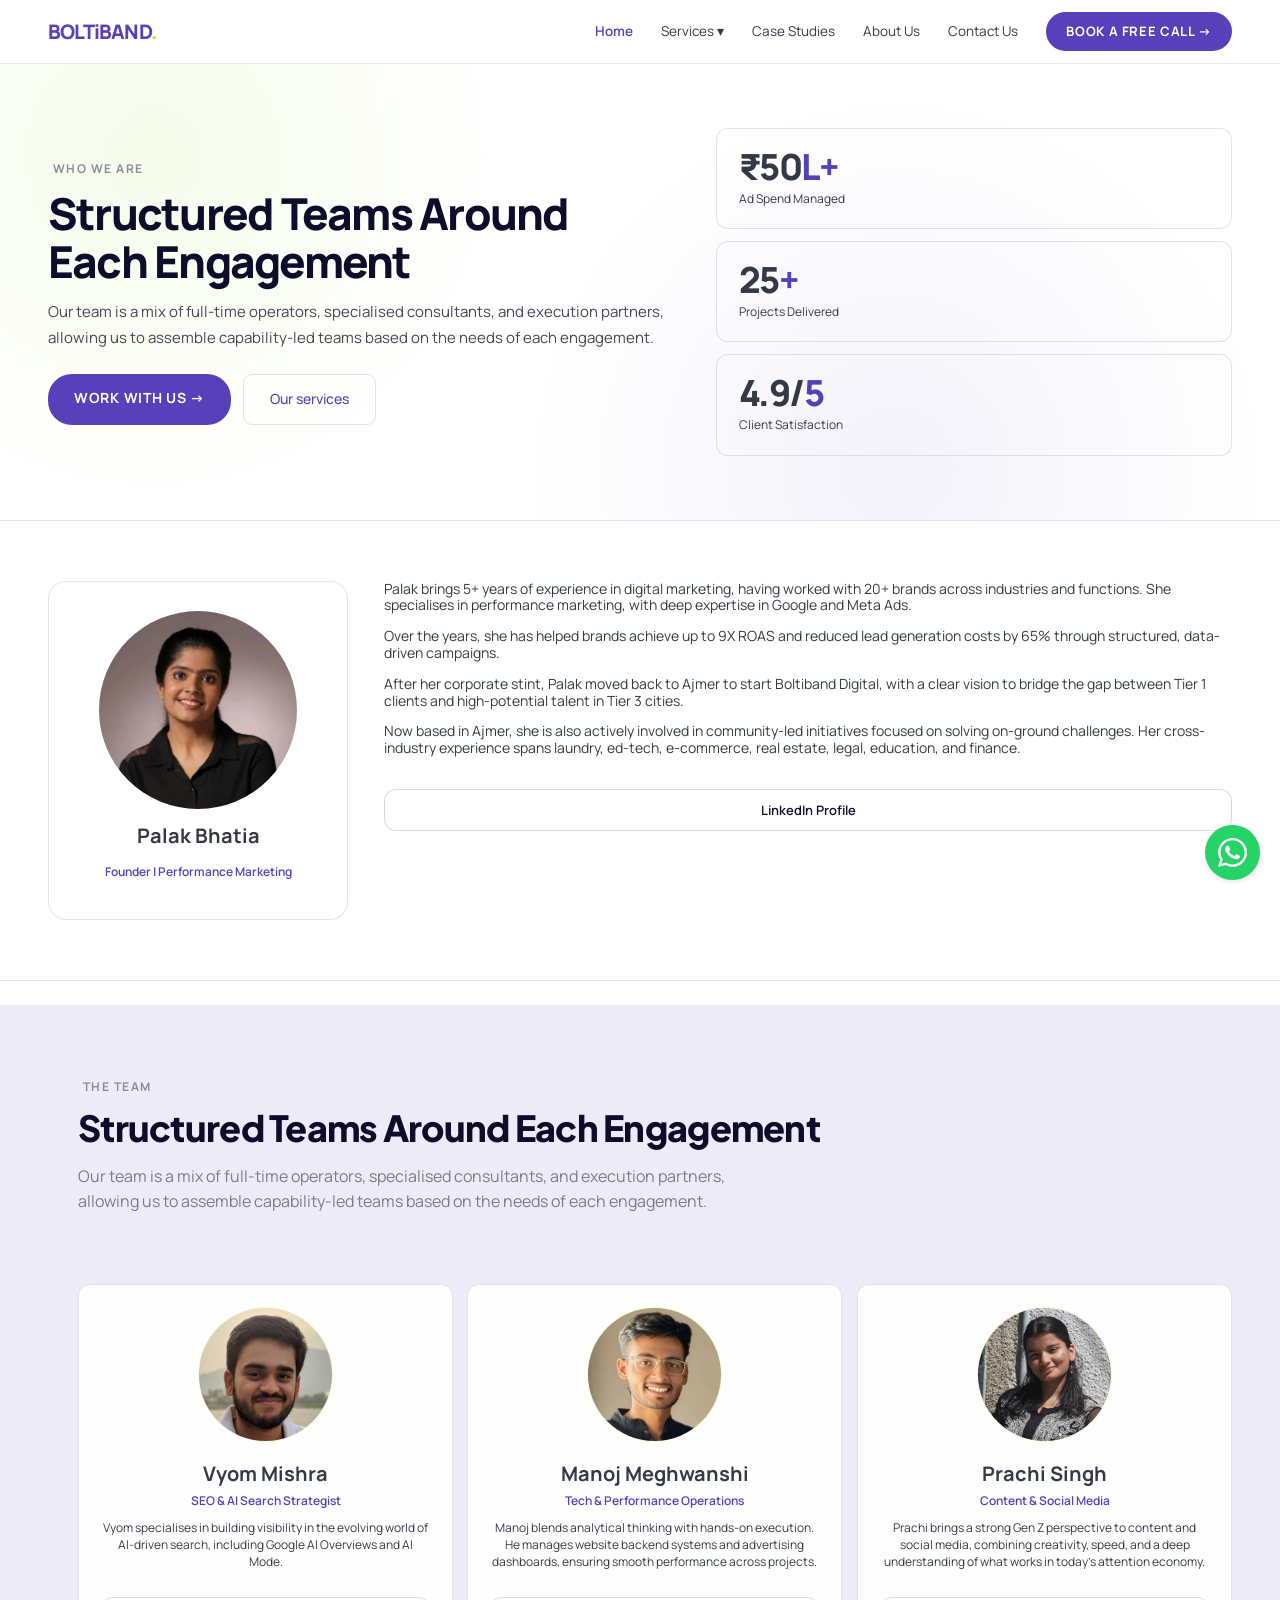
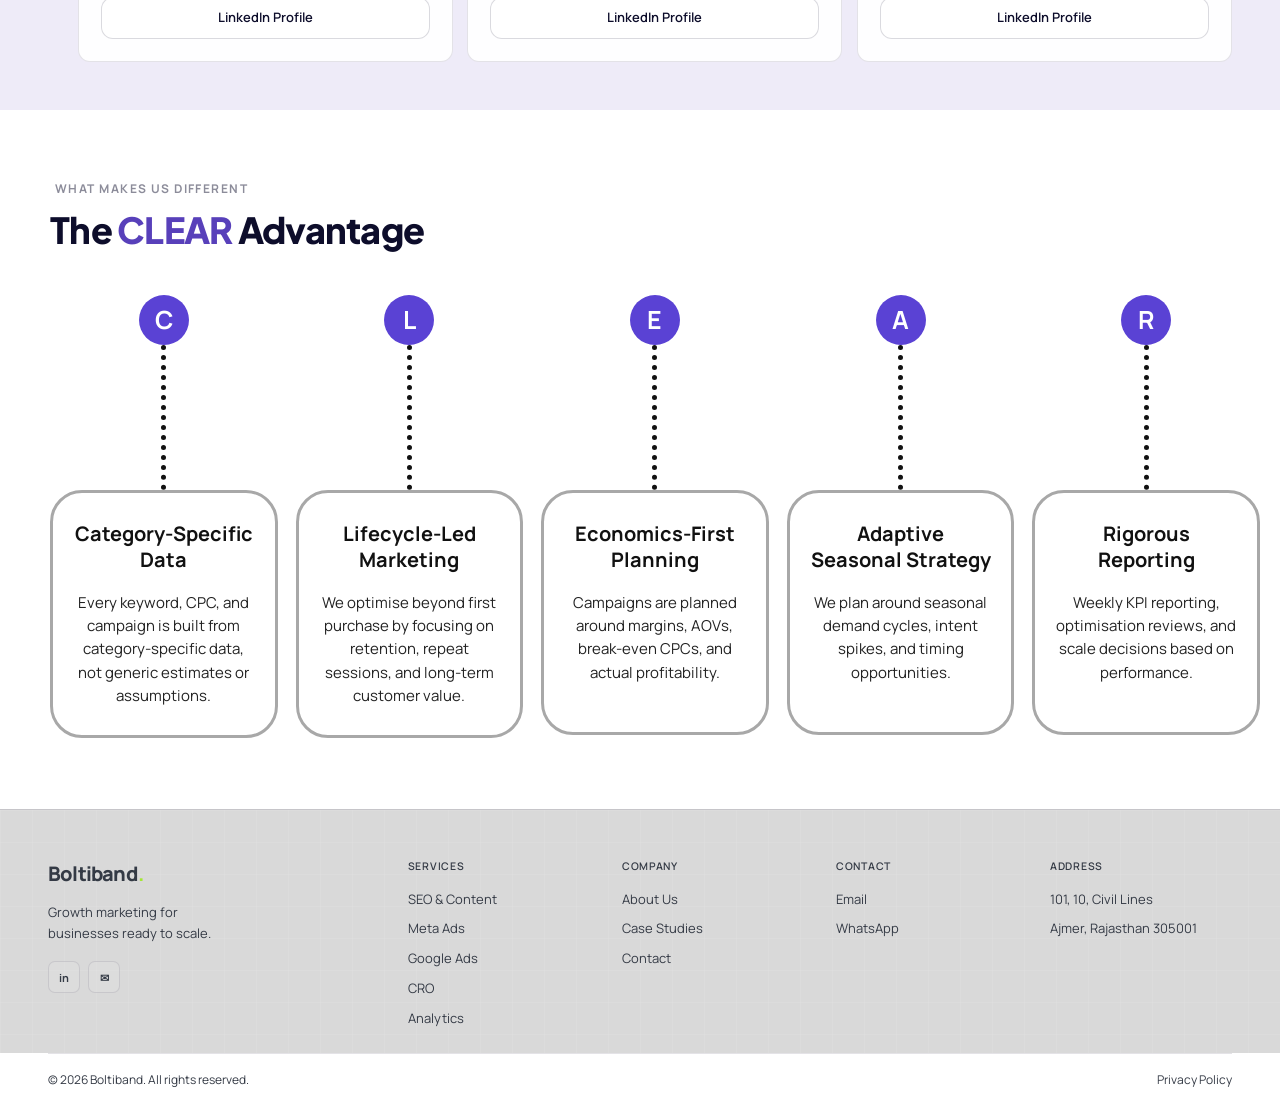
==== about.html @ f5a1726a "Convert our website from SIngle page to Multipage website" ====
<!DOCTYPE html>
<html lang="en">

<head>
  <meta charset="UTF-8">
  <meta name="viewport" content="width=device-width, initial-scale=1.0">
  <title>About Boltiband - Growth Marketing Agency Team</title>
  <meta name="description"
    content="Meet the team at Boltiband. Palak Bhatia (Founder), Vyom Mishra (SEO), Manoj Meghwanshi (Tech), and Prachi Singh (Content).">
  <link
    href="https://fonts.googleapis.com/css2?family=Plus+Jakarta+Sans:wght@600;700;800&family=Manrope:wght@400;500;600&display=swap"
    rel="stylesheet">
  <link rel="icon" href="favicon.svg" type="image/svg+xml">
  <link rel="stylesheet" href="styles.css">
</head>

<!-- Google tag (gtag.js) -->
<script async src="https://www.googletagmanager.com/gtag/js?id=G-1SBTSQHBLZ"></script>
<script>
  window.dataLayer = window.dataLayer || [];
  function gtag() { dataLayer.push(arguments); }
  gtag('js', new Date());
  gtag('config', 'G-1SBTSQHBLZ');
</script>

<!-- Google Tag Manager -->
<script>(function (w, d, s, l, i) {
    w[l] = w[l] || []; w[l].push({
      'gtm.start': new Date().getTime(), event: 'gtm.js'
    }); var f = d.getElementsByTagName(s)[0],
      j = d.createElement(s), dl = l != 'dataLayer' ? '&l=' + l : ''; j.async = true; j.src =
        'https://www.googletagmanager.com/gtm.js?id=' + i + dl; f.parentNode.insertBefore(j, f);
  })(window, document, 'script', 'dataLayer', 'GTM-KFTDWHBC');</script>

<body>
  <noscript><iframe src="https://www.googletagmanager.com/ns.html?id=GTM-KFTDWHBC" height="0" width="0"
      style="display:none;visibility:hidden"></iframe></noscript>

  <!-- NAV -->
  <nav class="nav" id="main-nav">
    <div class="nav-logo"><a href="index.html"><span
          style="color: var(--primary); text-transform: uppercase;">Bolt</span>i<span
          style="color: var(--primary); text-transform: uppercase;">Band</span><span>.</span></a></div>
    <div class="nav-links">
      <a href="index.html" class="nav-lnk" data-page="home">Home</a>
      <div class="nav-dropdown">
        <span class="nav-lnk" data-page="services">Services ▾</span>
        <div class="nav-dropdown-menu">
          <div class="nav-dropdown-menu-inner">
            <span class="nav-dd-heading">Services</span>
            <span><a href="seo-content.html">SEO &amp; Content</a></span>
            <span><a href="google-ads.html">Google Ads</a></span>
            <span><a href="meta-ads.html">Meta Ads</a></span>
            <span><a href="conversion-optimisation.html">Conversion Optimisation</a></span>
            <span><a href="analytics-reporting.html">Analytics &amp; Reporting</a></span>
          </div>
        </div>
      </div>
      <a href="case-studies.html" class="nav-lnk" data-page="casestudies">Case Studies</a>
      <a href="about.html" class="nav-lnk active" data-page="about">About Us</a>
      <a href="contact.html" class="nav-lnk" data-page="contact">Contact Us</a>
      <a href="contact.html" class="nav-btn">Book a Free Call →</a>
    </div>
    <div class="ham" id="ham" onclick="toggleMenu()">
      <span></span><span></span><span></span>
    </div>
  </nav>

  <div class="mob-menu" id="mob-menu">
    <a href="index.html" class="mob-lnk">Home</a>
    <span class="mob-lnk" onclick="toggleSubmenu()">Services</span>
    <a href="seo-content.html" class="mob-sub-lnk">↳ SEO &amp; Content</a>
    <a href="google-ads.html" class="mob-sub-lnk">↳ Google Ads</a>
    <a href="meta-ads.html" class="mob-sub-lnk">↳ Meta Ads</a>
    <a href="conversion-optimisation.html" class="mob-sub-lnk">↳ CRO</a>
    <a href="analytics-reporting.html" class="mob-sub-lnk">↳ Analytics</a>
    <a href="case-studies.html" class="mob-lnk">Case Studies</a>
    <a href="about.html" class="mob-lnk">About Us</a>
    <a href="contact.html" class="mob-lnk">Contact Us</a>
    <a href="contact.html" class="mob-btn">Book a Free Call →</a>
  </div>

  <div class="about-hero bg-pattern-blob">
    <div class="a1">
      <div class="stag">Who we are</div>
      <h1>Structured Teams Around Each Engagement</h1>
      <p style="font-size:15px;color:var(--tm);line-height:1.7;margin-top:14px">Our team is a mix of full-time
        operators, specialised consultants, and execution partners, allowing us to assemble capability-led teams based
        on the needs of each engagement.</p>
      <div style="display:flex;gap:12px;margin-top:24px;flex-wrap:wrap">
        <a href="contact.html" class="btn-green">Work with us →</a>
        <a href="services.html" class="btn-ghost">Our services</a>
      </div>
    </div>
    <div class="about-vis a2">
      <div class="about-stat-card">
        <div class="about-stat-n">₹50<span>L+</span></div>
        <div class="about-stat-l">Ad Spend Managed</div>
      </div>
      <div class="about-stat-card">
        <div class="about-stat-n">25<span>+</span></div>
        <div class="about-stat-l">Projects Delivered</div>
      </div>
      <div class="about-stat-card">
        <div class="about-stat-n">4.9/<span>5</span></div>
        <div class="about-stat-l">Client Satisfaction</div>
      </div>
    </div>
  </div>

  <!-- FOUNDER -->
  <div class="founder-grid">
    <div class="founder-photo">
      <img src="palak.jpg" alt="Palak Bhatia" class="founder-photo-img">
      <div class="founder-photo-label">Palak Bhatia</div>
      <div class="founder-role">Founder | Performance Marketing</div>
    </div>
    <div class="founder-content">
      <p>Palak brings 5+ years of experience in digital marketing, having worked with 20+ brands across industries and
        functions. She specialises in performance marketing, with deep expertise in Google and Meta Ads.</p>
      <p>Over the years, she has helped brands achieve up to 9X ROAS and reduced lead generation costs by 65% through
        structured, data-driven campaigns.</p>
      <p>After her corporate stint, Palak moved back to Ajmer to start Boltiband Digital, with a clear vision to bridge
        the gap between Tier 1 clients and high-potential talent in Tier 3 cities.</p>
      <p>Now based in Ajmer, she is also actively involved in community-led initiatives focused on solving on-ground
        challenges. Her cross-industry experience spans laundry, ed-tech, e-commerce, real estate, legal, education, and
        finance.</p>
      <div class="team-links">
        <a href="https://www.linkedin.com/in/palak-bhatia-623920193/" target="_blank" class="team-linkedin">LinkedIn
          Profile</a>
      </div>
    </div>
  </div>

  <!-- TEAM -->
  <section class="sec sec-dark">
    <div class="sh">
      <div class="stag">The team</div>
      <h2 class="stitle">Structured Teams Around Each Engagement</h2>
      <p class="ssub">Our team is a mix of full-time operators, specialised consultants, and execution partners,
        allowing us to assemble capability-led teams based on the needs of each engagement.</p>
    </div>

    <div class="team-grid">
      <div class="team-card">
        <div class="team-av"><img src="vyomprofile.jpg" alt="Vyom Mishra"></div>
        <div class="team-name">Vyom Mishra</div>
        <div class="team-role">SEO & AI Search Strategist</div>
        <div class="team-bio">
          <p>Vyom specialises in building visibility in the evolving world of AI-driven search, including Google AI
            Overviews and AI Mode.</p>
        </div>
        <div class="team-links">
          <a href="https://www.linkedin.com/in/vyom-mishra/" target="_blank" class="team-linkedin">LinkedIn Profile</a>
        </div>
      </div>
      <div class="team-card">
        <div class="team-av"><img src="Manoj.jpg" alt="Manoj Meghwanshi"></div>
        <div class="team-name">Manoj Meghwanshi</div>
        <div class="team-role">Tech & Performance Operations</div>
        <div class="team-bio">
          <p>Manoj blends analytical thinking with hands-on execution. He manages website backend systems and
            advertising dashboards, ensuring smooth performance across projects.</p>
        </div>
        <div class="team-links">
          <a href="https://www.linkedin.com/in/manoj-meghwanshi-722634247/" target="_blank"
            class="team-linkedin">LinkedIn Profile</a>
        </div>
      </div>
      <div class="team-card">
        <div class="team-av"><img src="Prachi Singh.jpeg" alt="Prachi Singh"></div>
        <div class="team-name">Prachi Singh</div>
        <div class="team-role">Content & Social Media</div>
        <div class="team-bio">
          <p>Prachi brings a strong Gen Z perspective to content and social media, combining creativity, speed, and a
            deep understanding of what works in today's attention economy.</p>
        </div>
        <div class="team-links">
          <a href="https://www.linkedin.com/in/prachi-singh-3495953a1/" target="_blank" class="team-linkedin">LinkedIn
            Profile</a>
        </div>
      </div>
    </div>
  </section>

  <!-- Clear Advantage -->
  <section class="clear-section">
    <div class="clear-container">
      <div class="sh">
        <p class="stag">What Makes Us Different</p>
        <h2 class="stitle">The <span style="color: var(--primary); text-transform: uppercase;">CLEAR</span> Advantage
        </h2>
      </div>

      <div class="clear-grid">
        <div class="clear-item">
          <div class="clear-letter">C</div>
          <div class="clear-line"></div>
          <div class="clear-card">
            <h3>Category-Specific Data</h3>
            <p>Every keyword, CPC, and campaign is built from category-specific data, not generic estimates or
              assumptions.</p>
          </div>
        </div>

        <div class="clear-item">
          <div class="clear-letter">L</div>
          <div class="clear-line"></div>
          <div class="clear-card">
            <h3>Lifecycle-Led Marketing</h3>
            <p>We optimise beyond first purchase by focusing on retention, repeat sessions, and long-term customer
              value.</p>
          </div>
        </div>

        <div class="clear-item">
          <div class="clear-letter">E</div>
          <div class="clear-line"></div>
          <div class="clear-card">
            <h3>Economics-First Planning</h3>
            <p>Campaigns are planned around margins, AOVs, break-even CPCs, and actual profitability.</p>
          </div>
        </div>

        <div class="clear-item">
          <div class="clear-letter">A</div>
          <div class="clear-line"></div>
          <div class="clear-card">
            <h3>Adaptive Seasonal Strategy</h3>
            <p>We plan around seasonal demand cycles, intent spikes, and timing opportunities.</p>
          </div>
        </div>

        <div class="clear-item">
          <div class="clear-letter">R</div>
          <div class="clear-line"></div>
          <div class="clear-card">
            <h3>Rigorous Reporting</h3>
            <p>Weekly KPI reporting, optimisation reviews, and scale decisions based on performance.</p>
          </div>
        </div>
      </div>
    </div>
  </section>


  <footer class="footer bg-pattern-grid">
    <div>
      <div class="ft-logo">Boltiband<span>.</span></div>
      <p class="ft-tagline">Growth marketing for businesses ready to scale.</p>
      <div class="ft-soc"><a class="ft-si" href="https://www.linkedin.com/company/theboltiband/"
          target="_blank">in</a><a class="ft-si" href="mailto:boltibanddigital@gmail.com" target="_blank">✉</a></div>
    </div>
    <div class="ft-col">
      <h4>Services</h4>
      <ul>
        <li><a href="seo-content.html">SEO &amp; Content</a></li>
        <li><a href="meta-ads.html">Meta Ads</a></li>
        <li><a href="google-ads.html">Google Ads</a></li>
        <li><a href="conversion-optimisation.html">CRO</a></li>
        <li><a href="analytics-reporting.html">Analytics</a></li>
      </ul>
    </div>
    <div class="ft-col">
      <h4>Company</h4>
      <ul>
        <li><a href="about.html">About Us</a></li>
        <li><a href="case-studies.html">Case Studies</a></li>
        <li><a href="contact.html">Contact</a></li>
      </ul>
    </div>
    <div class="ft-col">
      <h4>Contact</h4>
      <ul>
        <li><a href="mailto:boltibanddigital@gmail.com">Email</a></li>
        <li><a href="https://wa.me/918764933188" target="_blank">WhatsApp</a></li>
      </ul>
    </div>
    <div class="ft-col">
      <h4>Address</h4>
      <ul>
        <li>101, 10, Civil Lines</li>
        <li>Ajmer, Rajasthan 305001</li>
      </ul>
    </div>
  </footer>
  <div class="ft-bottom">
    <p>© 2026 Boltiband. All rights reserved.</p><span>Privacy Policy</span>
  </div>

  <!-- whatsapp buttton -->

  <input class="chat-menu hidden" id="offchat-menu" type="checkbox" />
  <div class="sticky-button" id="sticky-button">
    <label for="offchat-menu">
      <svg class="chat-icon" viewBox="0 0 24 24">
        <path
          d="M12.04 2C6.58 2 2.13 6.45 2.13 11.91C2.13 13.66 2.59 15.36 3.45 16.86L2.05 22L7.3 20.62C8.75 21.41 10.38 21.83 12.04 21.83C17.5 21.83 21.95 17.38 21.95 11.92C21.95 9.27 20.92 6.78 19.05 4.91C17.18 3.03 14.69 2 12.04 2M12.05 3.67C14.25 3.67 16.31 4.53 17.87 6.09C19.42 7.65 20.28 9.72 20.28 11.92C20.28 16.46 16.58 20.15 12.04 20.15C10.56 20.15 9.11 19.76 7.85 19L7.55 18.83L4.43 19.65L5.26 16.61L5.06 16.29C4.24 15 3.8 13.47 3.8 11.91C3.81 7.37 7.5 3.67 12.05 3.67M8.53 7.33C8.37 7.33 8.1 7.39 7.87 7.64C7.65 7.89 7 8.5 7 9.71C7 10.93 7.89 12.1 8 12.27C8.14 12.44 9.76 14.94 12.25 16C12.84 16.27 13.3 16.42 13.66 16.53C14.25 16.72 14.79 16.69 15.22 16.63C15.7 16.56 16.68 16.03 16.89 15.45C17.1 14.87 17.1 14.38 17.04 14.27C16.97 14.17 16.81 14.11 16.56 14C16.31 13.86 15.09 13.26 14.87 13.18C14.64 13.1 14.5 13.06 14.31 13.3C14.15 13.55 13.67 14.11 13.53 14.27C13.38 14.44 13.24 14.46 13 14.34C12.74 14.21 11.94 13.95 11 13.11C10.26 12.45 9.77 11.64 9.62 11.39C9.5 11.15 9.61 11 9.73 10.89C9.84 10.78 10 10.6 10.1 10.45C10.23 10.31 10.27 10.2 10.35 10.04C10.43 9.87 10.39 9.73 10.33 9.61C10.27 9.5 9.77 8.26 9.56 7.77C9.36 7.29 9.16 7.35 9 7.34C8.86 7.34 8.7 7.33 8.53 7.33Z" />
      </svg>
      <svg class="close-icon" viewBox="0 0 512 512">
        <path
          d="M278.6 256l68.2-68.2c6.2-6.2 6.2-16.4 0-22.6-6.2-6.2-16.4-6.2-22.6 0L256 233.4l-68.2-68.2c-6.2-6.2-16.4-6.2-22.6 0-3.1 3.1-4.7 7.2-4.7 11.3 0 4.1 1.6 8.2 4.7 11.3l68.2 68.2-68.2 68.2c-3.1 3.1-4.7 7.2-4.7 11.3 0 4.1 1.6 8.2 4.7 11.3 6.2 6.2 16.4 6.2 22.6 0l68.2-68.2 68.2 68.2c6.2 6.2 16.4 6.2 22.6 0 6.2-6.2 6.2-16.4 0-22.6L278.6 256z" />
      </svg>
    </label>
  </div>
  <div class="sticky-chat">
    <div class="chat-content">
      <div class="chat-header">
        <svg viewBox="0 0 32 32">
          <path
            d="M24,22a1,1,0,0,1-.64-.23L18.84,18H17A8,8,0,0,1,17,2h6a8,8,0,0,1,2,15.74V21a1,1,0,0,1-.58.91A1,1,0,0,1,24,22ZM17,4a6,6,0,0,0,0,12h2.2a1,1,0,0,1,.64.23L23,18.86V16.92a1,1,0,0,1,.86-1A6,6,0,0,0,23,4Z" />
          <rect height="2" width="2" x="19" y="9"></rect>
          <rect height="2" width="2" x="14" y="9"></rect>
          <rect height="2" width="2" x="24" y="9"></rect>
          <path
            d="M8,30a1,1,0,0,1-.42-.09A1,1,0,0,1,7,29V25.74a8,8,0,0,1-1.28-15,1,1,0,1,1,.82,1.82,6,6,0,0,0,1.6,11.4,1,1,0,0,1,.86,1v1.94l3.16-2.63A1,1,0,0,1,12.8,24H15a5.94,5.94,0,0,0,4.29-1.82,1,1,0,0,1,1.44,1.4A8,8,0,0,1,15,26H13.16L8.64,29.77A1,1,0,0,1,8,30Z" />
        </svg>
        <div class="title">Please chat with our team <span>An admin will respond within a few minutes.</span>
        </div>
      </div>
      <div class="chat-text"><span>Hello, is there anything we can assist you with?</span>
        <span class="typing">
          <svg viewBox="0 0 512 512">
            <circle cx="256" cy="256" r="48"></circle>
            <circle cx="416" cy="256" r="48"></circle>
            <circle cx="96" cy="256" r="48"></circle>
          </svg>
        </span>
      </div>
    </div>
    <a class="chat-button" href="https://api.whatsapp.com/send?phone=918764933188" rel="nofollow noreferrer"
      target="_blank">
      <span>Type a message</span>
      <svg viewBox="0 0 32 32">
        <path
          d="M19.47,31a2,2,0,0,1-1.8-1.09l-4-7.57a1,1,0,0,1,1.77-.93l4,7.57L29,3.06,3,12.49l9.8,5.26,8.32-8.32a1,1,0,0,1,1.42,1.42l-8.85,8.84a1,1,0,0,1-1.17.18L2.09,14.33a2,2,0,0,1,.25-3.72L28.25,1.13a2,2,0,0,1,2.62,2.62L21.39,29.66A2,2,0,0,1,19.61,31Z" />
      </svg>
    </a>
  </div>
  <script src="main.js"></script>
</body>

</html>
---- styles.css ----
/* ═══════════════════════════════════════
   ROOT & RESET
═══════════════════════════════════════ */
* {
   box-sizing: border-box;
   margin: 0;
   padding: 0
}

:root {
   --background: #f8f9fa;
   /* off-white canvas */
   --surface: #f8f9fa;
   --surface-bright: #f8f9fa;
   --surface-container-lowest: #ffffff;
   --surface-container-low: #f3f4f5;
   --surface-container: #edeeef;
   --surface-container-high: #e7e8e9;
   --surface-container-highest: #e1e3e4;
   --surface-dim: #d9dadb;
   --surface-variant: #e1e3e4;
   --primary: #5840BA;
   --primary-container: #4f32c3;
   --primary-fixed: #e5deff;
   --color-primary: #5840BA;
   --color-primary-hover: #5840BA;
   --color-secondary: #A3E635;
   --color-secondary-dark: #65A30D;
   --color-secondary-light: #ECFCCC;
   --color-text-heading: #0D0D2B;
   --color-text-body: #343A45;
   --color-text-white: #FFFFFF;
   --color-bg-primary: #FFFFFF;
   --color-bg-secondary: #F4F4F6;
   --color-bg-cta: #4F46E5;
   --color-border: #E5E7EB;
   --primary-fixed-dim: #c9bfff;
   --primary-fixed-dim: #c9bfff;
   --inverse-primary: #c9bfff;
   --on-primary: #ffffff;
   --on-primary-container: #c4b9ff;
   --on-primary-fixed: #5840BA;
   --on-primary-fixed-variant: #5840BA;
   --secondary: #476800;
   --secondary-container: #bcf063;
   --secondary-fixed: #bff365;
   --secondary-fixed-dim: #a4d64c;
   --on-secondary: #ffffff;
   --on-secondary-container: #4b6d00;
   --on-secondary-fixed: #131f00;
   --on-secondary-fixed-variant: #354e00;
   --tertiary: #00431a;
   --tertiary-container: #005d27;
   --tertiary-fixed: #6bff8f;
   --tertiary-fixed-dim: #4ae176;
   --on-tertiary: #ffffff;
   --on-tertiary-container: #45dd72;
   --on-tertiary-fixed: #002109;
   --on-tertiary-fixed-variant: #005321;
   --on-surface: #191c1d;
   --on-surface-variant: #484554;
   --on-background: #191c1d;
   --outline: #797586;
   --outline-variant: #c9c4d7;
   --surface-tint: #5e44d3;
   --inverse-surface: #2e3132;
   --inverse-on-surface: #f0f1f2;
   --error: #ba1a1a;
   --error-container: #ffdad6;
   --on-error: #ffffff;
   --on-error-container: #93000a;

   /* Typography */
   --f: 'Manrope', -apple-system, BlinkMacSystemFont, 'Segoe UI', Roboto, sans-serif;
   --fh: 'Plus Jakarta Sans', -apple-system, BlinkMacSystemFont, 'Segoe UI', Roboto, sans-serif;

   /* Colors */
   --nw: #ffffff;
   --nb: #000000;
   --dp: #191c1d;
   --tm: #484554;
   --td: #797586;
   --gr: #476800;
   --pu: #3709ad;
   --ac: #bcf063;
   --ac2: #a4d64c;
   --ac3: #4b6d00;
   --b: rgba(121, 117, 134, 0.2);
   --bh: rgba(121, 117, 134, 0.4);

   /* Layout */
   --radius: 1rem;
   --radius-xl: 1.5rem;
}


html {
   scroll-behavior: smooth
}

body {
   background: var(--color-bg-primary);
   color: var(--color-text-body);
   font-family: var(--f);
   font-size: 15px;
   line-height: 1.6;
   overflow-x: hidden
}

.hero-sub,
.ssub,
.sp-hero-sub,
.sp-cs-body,
.cs-card-desc,
.cs-full-body p,
.tcard-q,
.team-bio,
.svc-detail-desc,
.sp-faq-a,
.about-hero p,
.page-hero p {
   color: var(--color-text-body);
}

button {
   font-family: var(--f);
   cursor: pointer;
   border: none
}

h1,
h2,
h3,
h4 {
   color: var(--color-text-heading);
}

p,
li,
span.subtitle {
   color: var(--color-text-body);
}

a {
   text-decoration: none;
   color: inherit
}

/* ═══════════════════════════════════════
   ANIMATIONS
═══════════════════════════════════════ */
@keyframes fadeUp {
   from {
      opacity: 0;
      transform: translateY(20px)
   }

   to {
      opacity: 1;
      transform: translateY(0)
   }
}

@keyframes slideInLeft {
   from {
      opacity: 0;
      transform: translateX(-30px)
   }

   to {
      opacity: 1;
      transform: translateX(0)
   }
}

@keyframes slideInRight {
   from {
      opacity: 0;
      transform: translateX(30px)
   }

   to {
      opacity: 1;
      transform: translateX(0)
   }
}

@keyframes scaleIn {
   from {
      opacity: 0;
      transform: scale(0.95)
   }

   to {
      opacity: 1;
      transform: scale(1)
   }
}

@keyframes pulse {

   0%,
   100% {
      opacity: 1;
      transform: scale(1)
   }

   50% {
      opacity: .4;
      transform: scale(.85)
   }
}

@keyframes float {

   0%,
   100% {
      transform: translateY(0)
   }

   50% {
      transform: translateY(-6px)
   }
}

@keyframes marquee {
   0% {
      transform: translateX(0)
   }

   100% {
      transform: translateX(-50%)
   }
}

@keyframes fadeIn {
   from {
      opacity: 0
   }

   to {
      opacity: 1
   }
}

/* Scroll Reveal Animations */
@keyframes revealFadeUp {
   from {
      opacity: 0;
      transform: translateY(30px)
   }

   to {
      opacity: 1;
      transform: translateY(0)
   }
}

@keyframes revealScale {
   from {
      opacity: 0;
      transform: scale(0.92)
   }

   to {
      opacity: 1;
      transform: scale(1)
   }
}

.a1 {
   animation: fadeUp .6s ease both
}

.a2 {
   animation: fadeUp .6s ease .1s both
}

.a3 {
   animation: fadeUp .6s ease .2s both
}

.a4 {
   animation: fadeUp .6s ease .3s both
}

.a5 {
   animation: fadeUp .6s ease .4s both
}

.fl0 {
   animation: float 4s ease-in-out infinite 0s
}

.fl1 {
   animation: float 4s ease-in-out infinite .8s
}

.fl2 {
   animation: float 4s ease-in-out infinite 1.6s
}

.page-enter {
   animation: fadeIn .35s ease both
}

/* Scroll Reveal Elements */
.scroll-reveal {
   opacity: 0;
   transform: translateY(30px);
   transition: opacity 0.6s cubic-bezier(0.25, 0.46, 0.45, 0.94), transform 0.6s cubic-bezier(0.25, 0.46, 0.45, 0.94);
   will-change: opacity, transform
}

.scroll-reveal.revealed {
   opacity: 1;
   transform: translateY(0)
}

.scroll-reveal-scale {
   opacity: 0;
   transform: scale(0.92);
   transition: opacity 0.6s cubic-bezier(0.25, 0.46, 0.45, 0.94), transform 0.6s cubic-bezier(0.25, 0.46, 0.45, 0.94);
   will-change: opacity, transform
}

.scroll-reveal-scale.revealed {
   opacity: 1;
   transform: scale(1)
}

.scroll-reveal-left {
   opacity: 0;
   transform: translateX(-30px);
   transition: opacity 0.6s cubic-bezier(0.25, 0.46, 0.45, 0.94), transform 0.6s cubic-bezier(0.25, 0.46, 0.45, 0.94);
   will-change: opacity, transform
}

.scroll-reveal-left.revealed {
   opacity: 1;
   transform: translateX(0)
}

.scroll-reveal-right {
   opacity: 0;
   transform: translateX(30px);
   transition: opacity 0.6s cubic-bezier(0.25, 0.46, 0.45, 0.94), transform 0.6s cubic-bezier(0.25, 0.46, 0.45, 0.94);
   will-change: opacity, transform
}

.scroll-reveal-right.revealed {
   opacity: 1;
   transform: translateX(0)
}

/* Staggered animations for child elements */
.scroll-reveal-stagger>* {
   opacity: 0;
   transform: translateY(20px);
   transition: opacity 0.6s cubic-bezier(0.25, 0.46, 0.45, 0.94), transform 0.6s cubic-bezier(0.25, 0.46, 0.45, 0.94);
}

.scroll-reveal-stagger.revealed>* {
   opacity: 1;
   transform: translateY(0)
}

.scroll-reveal-stagger>*:nth-child(1) {
   transition-delay: 0s
}

.scroll-reveal-stagger>*:nth-child(2) {
   transition-delay: 0.1s
}

.scroll-reveal-stagger>*:nth-child(3) {
   transition-delay: 0.2s
}

.scroll-reveal-stagger>*:nth-child(4) {
   transition-delay: 0.3s
}

.scroll-reveal-stagger>*:nth-child(5) {
   transition-delay: 0.4s
}

.reveal {
   opacity: 0;
   transform: translateY(24px);
   transition: opacity .75s cubic-bezier(.22, .61, .36, 1), transform .75s cubic-bezier(.22, .61, .36, 1);
   will-change: opacity, transform
}

.reveal.visible {
   opacity: 1;
   /* transform: translateY(0); border: 2.5px solid transparent;
   background: rgb(255, 255, 255);
   box-shadow: rgba(88, 64, 186, 0.15) 0px 8px 28px; */
}

.reveal-slow {
   transition-duration: 1.05s
}

.reveal-soft {
   opacity: 0;
   transform: translateY(14px);
}

/* ═══════════════════════════════════════
   BACKGROUND PATTERNS
═══════════════════════════════════════ */
.bg-pattern-dots {
   position: relative
}

.bg-pattern-dots::before {
   content: '';
   position: absolute;
   inset: 0;
   background-image: radial-gradient(circle, rgba(163, 230, 53, 0.08) 1px, transparent 1px);
   background-size: 24px 24px;
   pointer-events: none;
   z-index: 0
}

.bg-pattern-grid {
   position: relative
}

.bg-pattern-grid::before {
   content: '';
   position: absolute;
   inset: 0;
   background-image: linear-gradient(rgba(255, 255, 255, 0.08) 1px, transparent 1px), linear-gradient(90deg, rgba(255, 255, 255, 0.08) 1px, transparent 1px);
   background-size: 32px 32px;
   pointer-events: none;
   z-index: 0
}

.bg-pattern-wave {
   position: relative
}

.bg-pattern-wave::before {
   content: '';
   position: absolute;
   inset: 0;
   background-image: radial-gradient(ellipse at 20% 30%, rgba(163, 230, 53, 0.12) 0, transparent 40%), radial-gradient(ellipse at 85% 70%, rgba(113, 91, 194, 0.12) 0, transparent 40%);
   pointer-events: none;
   z-index: 0
}

.bg-pattern-blob {
   position: relative
}

.bg-pattern-blob::before {
   content: '';
   position: absolute;
   inset: 0;
   background-image: radial-gradient(circle at 12% 20%, rgba(163, 230, 53, 0.1) 0, transparent 30%), radial-gradient(circle at 88% 15%, rgba(255, 255, 255, 0.08) 0, transparent 35%), radial-gradient(circle at 70% 88%, rgba(113, 91, 194, 0.08) 0, transparent 38%);
   pointer-events: none;
   z-index: 0
}

.bg-pattern-subtle {
   position: relative
}

.bg-pattern-subtle::before {
   content: '';
   position: absolute;
   inset: 0;
   background-image: radial-gradient(circle, rgba(255, 255, 255, 0.07) 1.5px, transparent 1.5px);
   background-size: 40px 40px;
   pointer-events: none;
   z-index: 0
}

.bg-pattern-fine-dots {
   position: relative
}

.bg-pattern-fine-dots::before {
   content: '';
   position: absolute;
   inset: 0;
   background-image: radial-gradient(circle, rgba(255, 255, 255, 0.1) 0.8px, transparent 0.8px);
   background-size: 16px 16px;
   pointer-events: none;
   z-index: 0
}

/* Ensure content stays above pattern */
.hero>*:not(.hero-glow):not(.hero-glow2) {
   position: relative;
   z-index: 1
}

.sec>* {
   position: relative;
   z-index: 1
}

.page-hero>* {
   position: relative;
   z-index: 1
}

.about-hero>* {
   position: relative;
   z-index: 1
}

.book-layout>* {
   position: relative;
   z-index: 1
}

.footer>* {
   position: relative;
   z-index: 1
}

.stats-bar>* {
   position: relative;
   z-index: 1
}

.ind-bar>* {
   position: relative;
   z-index: 1
}

.cta-section>* {
   position: relative;
   z-index: 1
}

.section-cta {
   background-color: var(--color-bg-cta);
   color: var(--color-text-white);
}

.section-alt {
   background-color: var(--color-bg-secondary);
}

/* ═══════════════════════════════════════
   NAV
═══════════════════════════════════════ */
.nav {
   position: sticky;
   top: 0;
   z-index: 200;
   display: flex;
   align-items: center;
   padding: 0 48px;
   height: 64px;
   background: rgba(255, 255, 255, 0.92);
   backdrop-filter: blur(24px);
   border-bottom: 1px solid var(--color-border);
}

.nav-logo {
   font-size: 20px;
   font-weight: 800;
   color: var(--color-primary);
   margin-right: auto;
   letter-spacing: -.04em;
   cursor: pointer;
}

.nav-logo span {
   color: var(--color-secondary)
}

.nav-links {
   display: flex;
   align-items: center;
   gap: 28px
}

.nav-lnk {
   font-size: 13.5px;
   color: var(--color-text-body);
   cursor: pointer;
   transition: color .2s;
   white-space: nowrap
}

.nav-dropdown>.nav-lnk {
   cursor: default;
}

.nav-lnk:hover,
.nav-lnk.active {
   color: var(--color-primary);
}

.nav-dropdown>.nav-lnk:hover {
   color: var(--color-text-body) !important;
}

.nav-lnk.active {
   font-weight: 600
}

.nav-btn,
.btn-primary,
.btn-green {
   margin-left: 0px;
   padding: 9px 20px;
   background-color: var(--color-primary);
   color: var(--color-text-white);
   font-size: 13px;
   font-weight: 700;
   border-radius: 1.5rem;
   text-transform: uppercase;
   letter-spacing: 0.05em;
   transition: background-color 0.3s cubic-bezier(0.25, 0.46, 0.45, 0.94), transform 0.2s ease, box-shadow 0.3s ease;
   white-space: nowrap;
   border: none;
   position: relative;
   overflow: hidden
}

.nav-btn:hover,
.btn-primary:hover,
.btn-green:hover {
   background-color: var(--color-primary-hover);
   transform: translateY(-2px);
   box-shadow: 0 8px 20px rgba(88, 64, 186, 0.3)
}

.btn-secondary {
   padding: 13px 26px;
   background-color: var(--color-secondary);
   color: var(--color-text-heading);
   font-size: 14px;
   font-weight: 700;
   border-radius: 1.5rem;
   border: none;
   transition: background-color .2s;
   display: inline-block;
}

.btn-secondary:hover {
   background-color: var(--color-secondary-dark);
}

.btn-outline,
.btn-ghost {
   padding: 13px 26px;
   background: transparent;
   color: var(--color-text-heading);
   font-size: 14px;
   font-weight: 500;
   border-radius: 9px;
   border: 1.5px solid var(--color-border);
   transition: background 0.3s cubic-bezier(0.25, 0.46, 0.45, 0.94), border-color 0.3s ease, transform 0.2s ease, box-shadow 0.3s ease;
   display: inline-block;
   position: relative
}

.btn-ghost:hover,
.btn-outline:hover {
   background: var(--color-bg-secondary);
   border-color: var(--color-primary);
   transform: translateY(-2px);
   box-shadow: 0 6px 16px rgba(0, 0, 0, 0.08)
}

.btn-dark {
   padding: 13px 26px;
   background: var(--color-secondary);
   color: var(--color-text-heading);
   font-size: 14px;
   font-weight: 700;
   border-radius: 9px;
   transition: background-color .2s;
   display: inline-block;
   border: none;
}

.btn-dark:hover {
   background: var(--secondary-container);
   /* color: var(--color-text-white); */
   transition: 1s;
}

/* Hamburger */
.ham {
   display: none;
   flex-direction: column;
   gap: 5px;
   cursor: pointer;
   padding: 4px
}

.ham span {
   display: block;
   width: 22px;
   height: 2px;
   background: var(--primary);
   border-radius: 2px;
   transition: all .3s
}

.ham.open span:nth-child(1) {
   transform: translateY(7px) rotate(45deg)
}

.ham.open span:nth-child(2) {
   opacity: 0
}

.ham.open span:nth-child(3) {
   transform: translateY(-7px) rotate(-45deg)
}

/* Mobile menu */
.mob-menu {
   display: none;
   position: fixed;
   top: 64px;
   left: 0;
   right: 0;
   bottom: 0;
   background: rgba(79, 70, 229, 0.92);
   backdrop-filter: blur(20px);
   z-index: 199;
   flex-direction: column;
   align-items: center;
   justify-content: center;
   gap: 8px;
   padding: 32px;
}

.mob-menu.open {
   display: flex
}

.mob-lnk {
   font-size: 22px;
   font-weight: 700;
   color: var(--color-text-white);
   padding: 14px 32px;
   border-radius: 12px;
   cursor: pointer;
   transition: color .2s, background .2s;
   width: 100%;
   text-align: center;
}

.mob-lnk:hover,
.mob-lnk.active {
   color: var(--nw);
   background: rgba(254, 254, 254, 0.08)
}

.mob-btn {
   margin-top: 12px;
   padding: 16px 40px;
   background: var(--color-secondary);
   color: var(--color-text-heading);
   font-size: 16px;
   font-weight: 700;
   border-radius: 10px;
   width: 100%;
   text-align: center;
   cursor: pointer;
}

/* ═══════════════════════════════════════
   SHARED SECTION STYLES
═══════════════════════════════════════ */
.sec {
   padding: 72px 48px
}

.sec-sm {
   padding: 52px 48px
}

.stag {
   font-size: 11px;
   font-weight: 600;
   color: var(--primary);
   letter-spacing: .1em;
   text-transform: uppercase;
   margin-bottom: 10px;
   margin-left: 5px;
}

.stitle {
   font-family: var(--fh);
   font-size: 36px;
   font-weight: 800;
   letter-spacing: -0.02em;
   line-height: 1.1;
   text-transform: capitalize;
}

.ssub {
   font-size: 16px;
   color: #7B7B8D;
   margin-top: 16px;
   line-height: 1.6;
   max-width: 700px
}

.sh {
   margin-bottom: 45px;
   text-align: left;
   margin-left: 30px;
}

.stag {
   font-size: 12px;
   font-weight: 700;
   color: #8C8C9A;
   letter-spacing: 0.12em;
   text-transform: uppercase;
   margin-bottom: 12px;
   display: block;
}

.divider {
   height: 0.5px;
   background: var(--color-border)
}

/* Shared cards */
.card {
   background: var(--surface-container-lowest);
   border: 0.5px solid var(--b);
   border-radius: var(--radius);
   padding: 24px;
   transition: border-color .25s, transform .2s, background .2s
}

.card:hover {
   border-color: var(--color-border);
   background: var(--color-bg-primary);
   transform: translateY(-2px)
}

/* Buttons */
.btn-green {
   padding: 13px 26px;
   background: linear-gradient(135deg, var(--color-primary), var(--color-primary-hover));
   color: var(--on-primary);
   font-size: 14px;
   font-weight: 700;
   border-radius: 1.5rem;
   text-transform: uppercase;
   letter-spacing: 0.05em;
   transition: opacity .2s;
   display: inline-block
}

.btn-green:hover {
   opacity: .88
}

.btn-ghost {
   padding: 13px 26px;
   background: transparent;
   color: var(--color-primary);
   font-size: 14px;
   font-weight: 500;
   border-radius: 9px;
   border: 1px solid rgba(121, 117, 134, 0.2);
   transition: background .2s;
   display: inline-block
}

.btn-ghost:hover {
   background: rgba(121, 117, 134, 0.05)
}

.btn-dark {
   padding: 13px 26px;
   background: var(--secondary-container);
   color: var(--on-secondary-container);
   font-size: 14px;
   font-weight: 700;
   border-radius: 9px;
   transition: opacity .2s;
   display: inline-block
}

.btn-dark:hover {
   opacity: .82
}

/* Green accent tag */
.atag,
.badge {
   font-size: 11px;
   font-weight: 700;
   padding: 5px 12px;
   border-radius: 999px;
   background: rgb(88 64 186 / 0%);
   color: #191c1d;
   border: 1.5px solid rgb(88, 64, 186);
   letter-spacing: 0.05em;
   text-transform: uppercase;
   display: inline-block;
}

/* Section with dark overlay */
.sec-dark {
   background: #5840ba1a
}

/* ═══════════════════════════════════════
   FOOTER (shared)
═══════════════════════════════════════ */
.footer {
   position: relative;
   border-top: 0.5px solid var(--b);
   padding: 48px 48px 24px;
   background: rgba(0, 0, 0, 0.15);
   display: grid;
   grid-template-columns: 1.8fr 1fr 1fr 1fr 1fr;
   gap: 32px;
   z-index: 1;
   align-items: start;
   justify-items: start;
   margin-top: 24.5px;
}

.footer::before {
   content: '';
   position: absolute;
   inset: 0;
   pointer-events: none;
   z-index: -1
}

.ft-logo {
   font-size: 20px;
   font-weight: 800;
   letter-spacing: -.04em;
   margin-bottom: 12px
}

.ft-logo span {
   color: var(--color-secondary)
}

.ft-tagline {
   font-size: 13px;
   color: var(--color-text-body);
   line-height: 1.6;
   max-width: 200px
}

.ft-soc {
   display: flex;
   gap: 8px;
   margin-top: 18px
}

.ft-si {
   width: 32px;
   height: 32px;
   border-radius: 7px;
   background: rgba(254, 254, 254, 0.07);
   border: 0.5px solid var(--b);
   display: flex;
   align-items: center;
   justify-content: center;
   font-size: 11px;
   font-weight: 700;
   color: var(--color-text-body);
   cursor: pointer;
   transition: color .2s, border-color .2s
}

.ft-si:hover {
   color: var(--primary);
   border-color: var(--bh)
}

.ft-col h4 {
   font-size: 10.5px;
   font-weight: 600;
   letter-spacing: .07em;
   text-transform: uppercase;
   color: var(--color-text-body);
   margin-bottom: 14px
}

.ft-col ul {
   list-style: none;
   display: flex;
   flex-direction: column;
   gap: 9px
}

.ft-col li {
   font-size: 13px;
   color: var(--color-text-body);
   cursor: pointer;
   transition: color .2s
}

.ft-col li:hover {
   color: var(--color-primary);
}

.ft-col a:hover {
   color: var(--color-primary);
}

.ft-bottom {
   border-top: 0.5px solid var(--b);
   margin: 0 48px;
   padding: 16px 0;
   display: flex;
   justify-content: space-between;
   align-items: center
}

.ft-bottom p,
.ft-bottom span {
   font-size: 12px;
   color: var(--color-text-body)
}

.ft-bottom span {
   cursor: pointer;
   transition: color .2s
}

.ft-bottom span:hover {
   color: var(--color-text-body)
}

/* ═══════════════════════════════════════
   PAGE: HOME
═══════════════════════════════════════ */
.hero {
   padding: 60px 48px;
   display: grid;
   grid-template-columns: 1fr minmax(360px, 620px);
   gap: 32px;
   align-items: center;
   position: relative;
   overflow: hidden;
}

.hero-glow {
   position: absolute;
   bottom: -30%;
   right: 15%;
   width: 45%;
   height: 65%;
   background: radial-gradient(ellipse, rgba(163, 230, 53, 0.07) 0%, transparent 65%);
   pointer-events: none
}

.hero-glow2 {
   position: absolute;
   top: -20%;
   left: -10%;
   width: 45%;
   height: 55%;
   background: radial-gradient(ellipse, rgba(113, 91, 194, 0.6) 0%, transparent 70%);
   pointer-events: none
}

.eyebrow {
   display: inline-flex;
   align-items: center;
   gap: 8px;
   font-size: 11px;
   font-weight: 700;
   color: var(--color-text-heading);
   background: var(--secondary-fixed);
   padding: 5px 14px;
   border-radius: 24px;
   margin-bottom: 22px;
   letter-spacing: .06em;
   text-transform: uppercase
}

.hero-vis img {
   width: 100%;
   max-width: 600px;
   height: auto;
   display: block;
   border-radius: 24px;
   object-fit: cover;
}

.profile-card {
   display: flex;
   flex-direction: column;
   align-items: center;
   gap: 14px;
   width: 220px;
   padding: 24px;
   background: rgba(255, 255, 255, 0.08);
   border: 1px solid rgba(255, 255, 255, 0.12);
   border-radius: 28px;
}

.profile-card img {
   width: 120px;
   height: 120px;
   border-radius: 50%;
   object-fit: cover;
   border: 1px solid rgba(255, 255, 255, 0.18);
}

.profile-name {
   font-size: 18px;
   font-weight: 800;
   color: var(--nw);
}

.profile-role {
   font-size: 13px;
   color: rgba(255, 255, 255, 0.78);
   letter-spacing: .02em;
}

.ed {
   width: 5px;
   height: 5px;
   border-radius: 50%;
   background: var(--nb);
   animation: pulse 2s ease infinite
}

.hero h1 {
   font-family: var(--fh);
   font-size: 52px;
   font-weight: 800;
   line-height: 1.05;
   letter-spacing: -0.02em;
   margin-bottom: 21px
}

.hero h1 em {
   color: var(--primary);
   font-style: normal
}

.hero-sub {
   font-size: 15px;
   color: var(--color-text-body);
   line-height: 1.7;
   max-width: 420px;
   margin-bottom: 20px
}

.hero-btns {
   display: flex;
   gap: 12px;
   flex-wrap: wrap;
   align-items: center;
   margin-top: 15px;
}

.hero-btns .btn-green,
.hero-btns .btn-ghost {
   line-height: 1;
}

.hero-vis {
   display: flex;
   flex-direction: column;
   gap: 12px;
   align-items: center;
   justify-content: flex-end;
   position: relative;
   padding: 10px 0;
}

.mc {
   background: var(--color-bg-primary);
   border: 1px solid var(--color-border);
   border-radius: 12px;
   padding: 16px 18px;
   transition: border-color .2s
}

.mc:hover {
   border-color: var(--color-secondary-dark)
}

.mc-lbl {
   font-size: 10px;
   color: var(--color-text-body);
   letter-spacing: .06em;
   text-transform: uppercase;
   margin-bottom: 5px
}

.mc-val {
   font-size: 28px;
   font-weight: 800;
   letter-spacing: -.03em;
   line-height: 1
}

.mc-meta {
   font-size: 11px;
   color: var(--color-secondary-dark);
   margin-top: 3px
}

.mc-meta.neg {
   color: var(--error)
}

.mc-image {
   display: flex;
   flex-direction: column;
   gap: 12px;
   align-items: center;
   text-align: center;
   overflow: hidden
}

.mc-image img {
   width: 100%;
   height: auto;
   display: block;
   border-radius: 12px;
   object-fit: cover;
   max-height: 220px
}

.mc-image .mc-lbl {
   width: 100%;
   text-align: left
}

/* Industries marquee */
.ind-bar {
   padding: 20px 48px;
   border-top: 0.5px solid var(--b);
   border-bottom: 0.5px solid var(--b);
   overflow: hidden;
   background:rgba(88, 64, 186, 0.02);
}

.ind-lbl {
   font-size: 10px;
   font-weight: 600;
   color: var(--color-text-body);
   letter-spacing: .08em;
   text-transform: uppercase;
   margin-bottom: 12px
}

.ind-tw {
   overflow: hidden
}

.ind-tr {
   display: flex;
   gap: 10px;
   width: max-content;
   animation: marquee 22s linear infinite
}

.ind-tr:hover {
   animation-play-state: paused
}

.itag {
   font-size: 12px;
   font-weight: 500;
   padding: 6px 16px;
   border: 0.5px solid var(--b);
   border-radius: 20px;
   color: var(--color-text-body);
   background: rgba(254, 254, 254, 0.06);
   white-space: nowrap;
   transition: border-color .2s, color .2s, background .2s;
   cursor: default
}

.itag:hover {
   border-color: var(--color-secondary-dark);
   background: var(--color-secondary-dark);
   color: #FFFFFF
}

/* Stats bar */
.stats-bar {
   display: grid;
   grid-template-columns: repeat(4, 1fr);
   gap: 18px;
   background: var(--color-bg-secondary);
   border-radius: 24px;
   padding: 0;
   margin: 40px 48px 48px;
}

.stat {
   display: flex;
   flex-direction: column;
   justify-content: space-between;
   min-height: 190px;
   padding: 26px 24px 22px;
   background: var(--surface-container-high);
   border: 1px solid rgba(255, 255, 255, 0.12);
   border-radius: 24px;
   overflow: hidden;
   transition: transform .25s ease, box-shadow .35s ease;
}

.stat:hover {
   transform: translateY(-3px);
   box-shadow: 0px 24px 48px rgba(25, 28, 29, 0.06)
}

.stat-top {
   display: flex;
   flex-direction: column;
   gap: 12px
}

.stat-n {
   font-size: 44px;
   font-weight: 800;
   letter-spacing: -.04em;
   line-height: 1;
   display: flex;
   align-items: flex-end;
   gap: 8px;
   color: var(--primary);
}

.stat-prefix {
   font-size: inherit;
   font-weight: 800;
   color: var(--primary);
}

.stat-value {
   display: inline-flex;
   align-items: flex-end;
}

.stat-suffix {
   font-size: inherit;
   font-weight: 700;
   color: var(--primary);
   margin-left: 0;
}

.stat-sub {
   font-size: 12px;
   color: var(--color-text-body);
   opacity: .85;
   line-height: 1.4;
}

.stat-l {
   font-size: 13px;
   color: var(--color-text-body);
   max-width: 88%
}

.stat-stars {
   display: flex;
   gap: 8px;
   align-items: center;
   margin-top: -4px;
}

.star {
   position: relative;
   display: inline-flex;
   width: 20px;
   height: 20px;
   border-radius: 0;
   overflow: hidden;
   background: transparent;
}

.star::before {
   content: '★';
   position: absolute;
   inset: 0;
   display: flex;
   align-items: center;
   justify-content: center;
   font-size: 18px;
   color: rgba(76, 0, 191, 0.108);
   z-index: 1;
}

.star-fill {
   position: absolute;
   inset: 0;
   width: 0%;
   height: 100%;
   background: transparent;
   display: flex;
   align-items: center;
   justify-content: center;
   z-index: 2;
   transition: width .24s ease;
}

.star-fill::before {
   content: '★';
   position: absolute;
   inset: 0;
   display: flex;
   align-items: center;
   justify-content: center;
   font-size: 18px;
   color: #5840BA;
}

.star.filled {
   transform: scale(1.05);
}

.stat-rating .stat-n {
   font-size: 38px
}

.stat-rating .stat-suffix {
   font-size: inherit;
}

.stat-rating .stat-stars {
   margin-top: -4px
}

.stat-track {
   margin-top: 22px;
   position: relative;
   height: 6px;
   background: rgba(255, 255, 255, 0.08);
   border-radius: 999px;
   overflow: hidden
}

.stat-fill {
   position: absolute;
   top: 0;
   left: 0;
   height: 100%;
   width: 0%;
   background: linear-gradient(90deg, var(--primary), rgba(88, 64, 186, 0.2));
   box-shadow: 0 0 20px rgba(88, 64, 186, 0.18);
   border-radius: 999px;
   transition: width .3s ease
}

/* Services grid */
.svc-grid {
   display: grid;
   grid-template-columns: repeat(3, 1fr);
   gap: 16px
}

.svc-card {
   background: var(--color-bg-primary);
   border: 1px solid var(--color-border);
   border-radius: 14px;
   padding: 26px 22px;
   cursor: pointer;
   transition: border-color .25s, background .2s, transform .2s;
   position: relative;
   overflow: hidden
}

.svc-card::after {
   content: '';
   position: absolute;
   inset: 0;
   background: radial-gradient(transparent 30%);
   opacity: 0;
   transition: opacity .3s
}

.svc-card:hover {
   border-color: var(--color-primary);
   background: var(--color-bg-primary);
   transform: translateY(-2px);
   box-shadow: 0px 24px 48px rgba(88, 64, 186, 0.12)
}

.svc-card:hover::after {
   opacity: 1
}

.svc-icon {
   width: 120px;
   height: 80px;
   border-radius: 12px;
   background: rgba(88, 64, 186, 0.08);
   border: 1px solid rgba(88, 64, 186, 0.16);
   display: flex;
   align-items: center;
   justify-content: center;
   margin-bottom: 20px;
   transition: transform .3s ease, background .3s ease, box-shadow .3s ease;
   flex-shrink: 0;
   overflow: hidden
}

.svc-icon-img {
   background: rgba(88, 64, 186, 0.08);
   border: 1px solid rgba(88, 64, 186, 0.16);
}

.svc-img {
   width: 100%;
   height: 100%;
   object-fit: cover;
   object-position: center;
   filter: brightness(1.05)
}

.svc-card:hover .svc-img {
   filter: brightness(1.15)
}

.svc-card:hover .svc-icon {
   transform: scale(1.08);
   background: rgba(88, 64, 186, 0.18);
   box-shadow: 0 8px 25px rgba(88, 64, 186, 0.24)
}

.svc-illustration {
   width: 100%;
   height: 100%;
   color: var(--color-primary);
   stroke: var(--color-primary);
   stroke-linecap: round;
   stroke-linejoin: round
}

.svc-name {
   font-size: 16px;
   font-weight: 700;
   margin-bottom: 8px
}

.svc-desc {
   font-size: 13px;
   color: var(--color-text-body);
   line-height: 1.6
}

.svc-list {
   margin-top: 14px;
   display: flex;
   flex-direction: column;
   gap: 5px
}

.svc-li {
   font-size: 12px;
   color: var(--color-text-body);
   display: flex;
   align-items: center;
   gap: 7px
}

.svc-li::before {
   content: '';
   width: 3px;
   height: 3px;
   border-radius: 50%;
   background: var(--color-secondary-dark);
   flex-shrink: 0;
   opacity: .85
}

.svc-lnk {
   font-size: 12px;
   font-weight: 600;
   color: var(--color-primary);
   margin-top: 16px;
   display: inline-flex;
   align-items: center;
   gap: 4px;
   cursor: pointer;
   transition: color .2s ease;
}

.svc-lnk:hover {
   color: var(--color-primary-hover);
}

/* ═══════════════════════════════════════
   GROWTH SYSTEM SECTION - PREMIUM DESIGN
═══════════════════════════════════════ */
.growth-system-section {
   background: rgba(88, 64, 186, 0.1);
;
   position: relative;
   overflow: visible;
}

.growth-system-section::before {
   content: '';
   position: absolute;
   inset: 0;
   background-image:
      radial-gradient(ellipse at 20% 50%, rgba(163, 230, 53, 0.08) 0, transparent 35%),
      radial-gradient(ellipse at 80% 60%, rgba(109, 94, 246, 0.08) 0, transparent 40%);
   pointer-events: none;
   z-index: 0;
}

.growth-system-header {
   width: 100%;
   height: 2px;
   background: var(--color-primary);
   position: relative;
   z-index: 1;
}

.growth-system-container {
   max-width: 1450px;
   margin: 0 auto;
   padding: 80px 48px;
   position: relative;
   z-index: 1;
}

/* Header */
.gs-header {
   text-align: left;
   margin-bottom: 60px;
   /* margin-left: -60px; */
}

.gs-label {
   font-size: 12px;
   font-weight: 700;
   text-transform: uppercase;
   letter-spacing: 0.12em;
   color: #8C8C9A;
   margin-bottom: 12px;
   display: block;
}

.gs-title {
   font-size: 36px;
   font-weight: 800;
   color: #1D1D1F;
   margin-bottom: 16px;
   letter-spacing: -0.02em;
   font-family: var(--fh);
}

.gs-subtitle {
   font-size: 16px;
   color: #7B7B8D;
   line-height: 1.6;
   max-width: 700px;
}

/* Pillar Cards */
.gs-pillars {
   display: flex;
   gap: 16px;
   margin-bottom: 48px;
   overflow-x: auto;
   padding-bottom: 8px;
   scroll-behavior: smooth;
}

.gs-pillar-card {
   flex: 0 0 calc(20% - 12.8px);
   min-width: 200px;
   background: white;
   border: 1.5px solid #E5E7EB;
   border-radius: 18px;
   padding: 24px 20px;
   cursor: pointer;
   transition: all 0.3s cubic-bezier(0.25, 0.46, 0.45, 0.94);
   position: relative;
   display: flex;
   flex-direction: column;
   align-items: center;
   text-align: center;
}

.gs-pillar-card:hover {
   border-color: #D1D5DB;
   box-shadow: 0px 12px 32px rgba(0, 0, 0, 0.08);
   transform: translateY(-4px);
}

.gs-pillar-card.active {
   border-color: var(--color-primary);
   box-shadow: 0px 0px 20px rgba(88, 64, 186, 0.25);
   background: rgba(88, 64, 186, 0.02);
}

.gs-pillar-icon {
   width: 48px;
   height: 48px;
   background: #F3F4F7;
   border-radius: 12px;
   display: flex;
   align-items: center;
   justify-content: center;
   margin-bottom: 16px;
   color: var(--color-primary);
   transition: all 0.3s ease;
}

.gs-pillar-card.active .gs-pillar-icon {
   background: #F1EFFF;
}

.gs-pillar-card:hover .gs-pillar-icon {
   background: #E8E6FF;
}

.gs-pillar-icon svg {
   width: 24px;
   height: 24px;
}

.gs-pillar-name {
   font-size: 14px;
   font-weight: 700;
   color: #1D1D1F;
   margin-bottom: 6px;
}

.gs-pillar-outcome {
   font-size: 12px;
   color: #8C8C9A;
   margin-bottom: 12px;
   text-transform: capitalize;
}

.gs-pillar-badge {
   font-size: 11px;
   font-weight: 600;
   background: #F3F4F7;
   color: var(--color-primary);
   padding: 4px 12px;
   border-radius: 20px;
   transition: all 0.3s ease;
}

.gs-pillar-card.active .gs-pillar-badge {
   background: var(--color-primary);
   color: white;
}

/* Expanded Service Panel */
.gs-panel {
   background: white;
   border-radius: 24px;
   /* padding: 56px; */
   box-shadow: 0px 16px 48px rgba(0, 0, 0, 0.06);
   display: grid;
   /* grid-template-columns: 1fr 1.2fr;
   gap: 60px; */
   align-items: flex-start;
   grid-template-columns: 1fr;
   gap: 40px;
   padding: 40px;
}

.gs-panel-left {
   display: flex;
   flex-direction: column;
   gap: 32px;
}

.gs-service-title {
   font-size: 28px;
   font-weight: 800;
   color: #1D1D1F;
   font-family: var(--fh);
   letter-spacing: -0.01em;
}

.gs-outcome-box {
   background: linear-gradient(135deg, rgba(88, 64, 186, 0.08) 0%, rgba(163, 230, 53, 0.05) 100%);
   border: 1px solid rgba(88, 64, 186, 0.12);
   border-radius: 16px;
   padding: 28px;
}

.gs-outcome-label {
   font-size: 12px;
   font-weight: 700;
   text-transform: uppercase;
   letter-spacing: 0.1em;
   color: var(--color-primary);
   margin-bottom: 12px;
   display: block;
}

.gs-outcome-text {
   font-size: 16px;
   line-height: 1.7;
   color: #1D1D1F;
   font-weight: 500;
}

.gs-panel-right {
   display: flex;
   flex-direction: column;
   gap: 32px;
}

.gs-section {
   display: flex;
   flex-direction: column;
   gap: 16px;
}

.gs-section-title {
   font-size: 14px;
   font-weight: 700;
   text-transform: uppercase;
   letter-spacing: 0.1em;
   color: var(--color-primary);
   margin: 0;
   display: block;
}

.gs-objective {
   font-size: 15px;
   line-height: 1.7;
   color: #7B7B8D;
}

.gs-methodologies {
   display: flex;
   flex-wrap: wrap;
   gap: 12px;
}

.gs-method-tag {
   font-size: 13px;
   font-weight: 600;
   background: #F3F4F7;
   color: #1D1D1F;
   padding: 8px 16px;
   border-radius: 20px;
   border: 1px solid #E5E7EB;
   transition: all 0.3s ease;
   text-transform: capitalize;
}

.gs-method-tag:hover {
   background: var(--color-primary);
   color: white;
   border-color: var(--color-primary);
}

.gs-results {
   display: grid;
   grid-template-columns: repeat(2, 1fr);
   gap: 16px;
}

.gs-result-card {
   background: #F9F9FB;
   border: 1px solid #E5E7EB;
   border-radius: 16px;
   padding: 20px;
   text-align: center;
   transition: all 0.3s ease;
}

.gs-result-card:hover {
   background: #F1EFFF;
   border-color: var(--color-primary);
   box-shadow: 0px 8px 24px rgba(88, 64, 186, 0.12);
}

.gs-result-number {
   font-size: 24px;
   font-weight: 800;
   color: var(--color-primary);
   margin-bottom: 6px;
   font-family: var(--fh);
}

.gs-result-label {
   font-size: 12px;
   font-weight: 600;
   color: #8C8C9A;
   text-transform: uppercase;
   letter-spacing: 0.05em;
}

.gs-cta-btn {
   align-self: flex-start;
   padding: 14px 28px;
   background: var(--color-primary);
   color: white;
   font-size: 14px;
   font-weight: 700;
   border-radius: 12px;
   border: none;
   cursor: pointer;
   transition: all 0.3s cubic-bezier(0.25, 0.46, 0.45, 0.94);
   font-family: var(--fh);
   box-shadow: 0px 12px 30px rgba(88, 64, 186, 0.2);
}

.gs-cta-btn:hover {
   background: #4730A0;
   transform: translateY(-2px);
   box-shadow: 0px 16px 40px rgba(88, 64, 186, 0.3);
}

/* ═══════════════════════════════════════
   GROWTH SYSTEM - RESPONSIVE
═══════════════════════════════════════ */
@media (max-width: 1024px) {
   .growth-system-container {
      padding: 60px 32px;
   }

   .gs-header {
      margin-bottom: 40px;
   }

   .gs-title {
      font-size: 36px;
   }

   .gs-panel {
      grid-template-columns: 1fr;
      gap: 40px;
      padding: 40px;
   }

   .gs-pillars {
      gap: 12px;
   }

   .gs-pillar-card {
      flex: 0 0 calc(25% - 9px);
      min-width: 160px;
      padding: 20px 16px;
   }
}

@media (max-width: 768px) {
   .growth-system-container {
      padding: 40px 20px;
   }

   .gs-header {
      margin-bottom: 32px;
   }

   .gs-label {
      font-size: 11px;
   }

   .gs-title {
      font-size: 28px;
      margin-bottom: 12px;
   }

   .gs-subtitle {
      font-size: 14px;
   }

   .gs-pillars {
      gap: 10px;
      margin-bottom: 32px;
      -webkit-overflow-scrolling: touch;
   }

   .gs-pillar-card {
      flex: 0 0 calc(50% - 5px);
      min-width: 140px;
      padding: 16px 12px;
   }

   .gs-pillar-name {
      font-size: 12px;
   }

   .gs-pillar-outcome {
      font-size: 11px;
   }

   .gs-panel {
      grid-template-columns: 1fr;
      gap: 32px;
      padding: 24px;
      border-radius: 16px;
   }

   .gs-service-title {
      font-size: 24px;
   }

   .gs-outcome-box {
      padding: 20px;
   }

   .gs-methodologies {
      gap: 8px;
   }

   .gs-method-tag {
      font-size: 12px;
      padding: 6px 12px;
   }

   .gs-results {
      grid-template-columns: 1fr 1fr;
      gap: 12px;
   }

   .gs-result-card {
      padding: 16px;
   }

   .gs-result-number {
      font-size: 20px;
   }
}

/* Process Timeline */
.timeline-container {
   position: relative;
   width: 100%;
   max-width: 1200px;
   margin: 0 auto;
   padding: 36px 18px 18px;
   background: rgba(255, 255, 255, 0.03);
   border: 1px solid rgba(255, 255, 255, 0.08);
   border-radius: 32px;
}

.timeline-line {
   position: absolute;
   top: 24px;
   left: 18px;
   right: 18px;
   height: 2px;
   background: linear-gradient(90deg, var(--color-primary), var(--primary-fixed));
   border-radius: 2px;
   width: auto;
   animation: drawLine 2s ease-out 0.5s forwards;
   animation-play-state: paused;
   transform-origin: left center;
   z-index: 1
}

.timeline-steps {
   display: grid;
   grid-template-columns: repeat(4, minmax(0, 1fr));
   grid-auto-rows: minmax(300px, auto);
   gap: 22px;
   position: relative;
   z-index: 2;
   align-items: stretch;
   justify-items: stretch;
   width: 100%
}

.timeline-step {
   margin: 0;
   text-align: center;
   display: flex;
   justify-content: center;
   align-items: stretch;
   min-width: 0;
   align-self: stretch;
   width: 100%
}

.timeline-step:not(:last-child)::after {
   display: none
}

.step-card {
   background: var(--color-bg-primary);
   border: 1px solid var(--color-border);
   border-radius: 18px;
   padding: 32px 22px 24px;
   margin-top: 0;
   box-shadow: 0px 24px 48px rgba(25, 28, 29, 0.06);
   transition: transform 0.3s ease, box-shadow 0.3s ease, border-color 0.3s ease;
   opacity: 0;
   transform: translateY(30px);
   animation: slideUp 0.8s ease-out forwards;
   animation-play-state: paused;
   display: flex;
   flex-direction: column;
   justify-content: flex-start;
   align-items: center;
   text-align: center;
   width: 100%;
   height: 100%;
   max-width: 100%;
   min-height: 300px
}

.step-card:nth-child(1) {
   animation-delay: 0.2s
}

.step-card:nth-child(2) {
   animation-delay: 0.4s
}

.step-card:nth-child(3) {
   animation-delay: 0.6s
}

.step-card:nth-child(4) {
   animation-delay: 0.8s
}

.step-card:hover {
   transform: translateY(-5px);
   box-shadow: 0px 30px 60px rgba(88, 64, 186, 0.12);
   border-color: var(--color-primary)
}

.step-icon {
   width: 48px;
   height: 48px;
   margin: 0 auto 16px;
   border-radius: 12px;
   background: linear-gradient(135deg, rgba(88, 64, 186, 0.18), rgba(88, 64, 186, 0.08));
   border: 1px solid rgba(88, 64, 186, 0.25);
   display: flex;
   align-items: center;
   justify-content: center;
   color: var(--color-primary);
   box-shadow: inset 0 0 0 1px rgba(88, 64, 186, 0.04);
   transition: transform 0.3s ease, background 0.3s ease, box-shadow 0.3s ease
}

.step-card:hover .step-icon {
   transform: scale(1.08);
   background: linear-gradient(135deg, rgba(88, 64, 186, 0.3), rgba(88, 64, 186, 0.15));
   box-shadow: inset 0 0 0 1px rgba(88, 64, 186, 0.15)
}

.step-icon svg {
   width: 24px;
   height: 24px
}

.step-number {
   display: inline-flex;
   align-items: center;
   justify-content: center;
   width: 36px;
   height: 36px;
   border-radius: 999px;
   background: var(--color-bg-secondary);
   color: var(--color-text-heading);
   font-size: 12px;
   font-weight: 700;
   letter-spacing: 0.1em;
   margin-bottom: 16px
}

.step-title {
   font-size: 16px;
   font-weight: 700;
   margin-bottom: 8px
}

.step-desc {
   font-size: 13px;
   color: var(--color-text-body);
   line-height: 1.5;
   max-width: 200px;
   margin: 0 auto
}

/* Timeline Animations */
@keyframes drawLine {
   to {
      width: calc(100% - 40px)
   }
}

@keyframes fadeInLine {
   to {
      opacity: 1
   }
}

@keyframes slideUp {
   to {
      opacity: 1;
      transform: translateY(0)
   }
}

/* Mobile Timeline */
@media (max-width:768px) {
   .timeline-container {
      padding: 0 10px
   }

   .timeline-line {
      top: 40px;
      left: 20px;
      width: 0;
      transform: none
   }

   .timeline-steps {
      display: grid;
      grid-template-columns: 1fr;
      gap: 20px
   }

   .timeline-step {
      margin: 0;
      text-align: left;
      justify-content: flex-start
   }

   .timeline-step:not(:last-child)::after {
      display: none
   }

   .step-card {
      margin-top: 20px;
      padding: 24px 16px;
      text-align: left;
      max-width: none;
      width: 100%
   }

   .step-icon {
      margin: 0 0 16px
   }

   .step-desc {
      max-width: none
   }
}

/* ═══════════════════════════════════════
   PROCESS SECTION - CARDS GRID
═══════════════════════════════════════ */
.process-section {
   background: #F5F6F8;
   position: relative;
}

.process-header {
   width: 100%;
   height: 2px;
   background: #6D5EF6;
}

.process-container {
   max-width: 1400px;
   margin: 0 auto;
   padding: 80px 48px;
}

.process-cards {
   display: grid;
   grid-template-columns: repeat(4, 1fr);
   gap: 28px;
   width: 100%;
}

.process-card {
   background: #FFFFFF;
   border-radius: 24px;
   padding: 40px 30px 35px;
   box-shadow: 0px 12px 30px rgba(0, 0, 0, 0.08);
   transition: transform 0.3s cubic-bezier(0.25, 0.46, 0.45, 0.94), box-shadow 0.3s cubic-bezier(0.25, 0.46, 0.45, 0.94);
   display: flex;
   flex-direction: column;
   align-items: center;
   text-align: center;
   height: 100%;
   cursor: pointer;
}

.process-card:hover {
   transform: translateY(-8px);
   box-shadow: 0px 20px 50px rgba(0, 0, 0, 0.12);
}

.process-icon-container {
   width: 56px;
   height: 56px;
   background: #F1EFFF;
   border-radius: 16px;
   display: flex;
   align-items: center;
   justify-content: center;
   margin-bottom: 18px;
   flex-shrink: 0;
}

.process-icon {
   width: 28px;
   height: 28px;
   color: #6D5EF6;
   stroke-width: 1.5;
}

.process-badge {
   width: 36px;
   height: 36px;
   background: #F3F4F7;
   border-radius: 50%;
   display: flex;
   align-items: center;
   justify-content: center;
   font-size: 14px;
   font-weight: 600;
   color: #8C8C9A;
   margin-bottom: 16px;
   flex-shrink: 0;
}

.process-title {
   font-size: 20px;
   font-weight: 700;
   color: #1D1D1F;
   margin-bottom: 12px;
   font-family: var(--fh);
}

.process-desc {
   font-size: 14px;
   line-height: 22px;
   color: #7B7B8D;
}

/* ═══════════════════════════════════════
   PROCESS SECTION - RESPONSIVE
═══════════════════════════════════════ */
@media (max-width: 768px) {
   .process-container {
      padding: 40px 20px;
   }

   .process-cards {
      grid-template-columns: 1fr;
      gap: 20px;
      align-items: center;
   }

   .process-card {
      max-width: 420px;
      margin: 0 auto;
      width: 100%;
   }
}

/* Case study block */
.cs-block {
   display: grid;
   grid-template-columns: 1.1fr 1fr;
   background: rgba(254, 254, 254, 0.06);
   border: 0.5px solid var(--b);
   border-radius: 14px;
   overflow: hidden;
   margin-left: 30px;
}

.cs-left {
   padding: 32px 30px;
   border-right: 0.5px solid var(--b)
}

.cs-tags {
   display: flex;
   gap: 7px;
   flex-wrap: wrap;
   margin-bottom: 16px
}

.cs-big {
   font-size: 56px;
   font-weight: 800;
   letter-spacing: -.05em;
   line-height: 1;
   margin-bottom: 6px;
   color: var(--primary);
}

.cs-big span {
   color: var(--primary);
}

.cs-sub {
   font-size: 18px;
   font-weight: 700;
   letter-spacing: -.02em;
   margin-bottom: 12px
}

.cs-body {
   font-size: 13px;
   color: var(--color-text-body);
   line-height: 1.7;
   margin-bottom: 20px
}

.cs-lnk {
   font-size: 13px;
   font-weight: 600;
   color: var(--color-primary);
   cursor: pointer;
   display: inline-flex;
   align-items: center;
   gap: 5px;
   transition: gap .2s
}

.cs-lnk:hover {
   gap: 9px
}

.cs-right {
   padding: 32px 26px;
   display: flex;
   flex-direction: column;
   gap: 10px;
   justify-content: center
}

.mr-row {
   display: flex;
   align-items: center;
   justify-content: space-between;
   background: rgba(0, 0, 0, 0.12);
   border: 0.5px solid var(--b);
   border-radius: 9px;
   padding: 12px 14px
}

.mr-lbl {
   font-size: 12px;
   color: var(--color-text-body)
}

.mr-vals {
   display: flex;
   align-items: center;
   gap: 7px
}

.mr-before {
   font-size: 12.5px;
   font-weight: 500;
   color: var(--color-text-body);
   text-decoration: line-through
}

.mr-arrow {
   font-size: 10px;
   color: var(--color-text-body)
}

.mr-after {
   font-size: 13px;
   font-weight: 700;
   color: var(--color-secondary-dark)
}

.mr-only {
   font-size: 13px;
   font-weight: 700
}

.mr-title {
   font-size: 14px;
   font-weight: 700;
   color: var(--nw);
   margin-bottom: -68px;
   text-transform: uppercase;
   letter-spacing: .08em
}

.mr-impact {
   font-size: 18px;
   font-weight: 800;
   color: var(--on-secondary-fixed);
   letter-spacing: -.02em;
   display: flex;
   align-items: center;
   gap: 8px;
   margin-top: 6px
}

.mr-highlight {
   background: rgba(163, 230, 53, 0.14);
   border-color: rgba(163, 230, 53, 0.35)
}

.mr-badge {
   font-size: 11px;
   font-weight: 700;
   color: var(--color-primary);
   background: #5840ba1a;
   border-radius: 999px;
   padding: 8px 12px;
   white-space: nowrap
}

.mr-row {
   display: flex;
   align-items: center;
   justify-content: space-between;
   background: var(--color-bg-primary);
   border: 1px solid var(--color-border);
   border-radius: 9px;
   padding: 16px 18px;
   gap: 18px
}

.mr-lbl {
   font-size: 12px;
   color: var(--color-text-body);
   text-transform: uppercase;
   letter-spacing: .09em;
   margin-bottom: 6px
}

.mr-only {
   font-size: 17px;
   font-weight: 800;
   color: var(--primary);
   display: inline-block;
   margin-top: 4px
}

/* Testimonials */
.testi-grid {
   display: grid;
   grid-template-columns: repeat(3, 1fr);
   gap: 16px
}

.tcard {
   background: var(--color-bg-primary);
   border: 1px solid var(--color-border);
   border-radius: 14px;
   padding: 24px;
   transition: border-color .2s
}

.tcard:hover {
   border-color: var(--color-secondary-dark)
}

.tcard-stars {
   color: var(--color-secondary-dark);
   font-size: 13px;
   margin-bottom: 14px;
   letter-spacing: 1px
}

.tcard-q {
   font-size: 13px;
   color: var(--color-text-body);
   line-height: 1.7;
   margin-bottom: 18px;
   font-style: italic
}

.tcard-q::before {
   content: '\201C';
   color: var(--color-secondary-dark);
   font-size: 18px;
   font-style: normal;
   display: block;
   margin-bottom: 5px
}

.tcard-author {
   display: flex;
   align-items: center;
   gap: 10px
}

.tcard-av {
   width: 36px;
   height: 36px;
   border-radius: 50%;
   background: var(--color-secondary-light);
   border: 0.5px solid rgba(163, 230, 53, 0.22);
   display: flex;
   align-items: center;
   justify-content: center;
   font-size: 11px;
   font-weight: 700;
   color: var(--color-secondary-dark);
   flex-shrink: 0
}

.tcard-name {
   font-size: 13px;
   font-weight: 600
}

.tcard-role {
   font-size: 11px;
   color: var(--color-text-body);
   margin-top: 1px
}

/* CTA Banner */
.cta-section {
   padding: 32px 48px 72px;
}

.cta-box {
   background: var(--primary);
   color: var(--color-text-white);
   border-radius: 18px;
   padding: 54px 48px;
   text-align: center;
   position: relative;
   overflow: hidden;
   margin-left: 30px;
}

.cta-box::before {
   content: '';
   position: absolute;
   top: -55%;
   right: -8%;
   width: 450px;
   height: 450px;
   border-radius: 50%;
   background: rgba(255, 255, 255, 0.12);
   pointer-events: none
}

.cta-box::after {
   content: '';
   position: absolute;
   bottom: -40%;
   left: -5%;
   width: 300px;
   height: 300px;
   border-radius: 50%;
   background: rgba(79, 70, 229, 0.14);
   pointer-events: none
}

.cta-box h2 {
   font-size: 34px;
   font-weight: 800;
   color: white;
   letter-spacing: -.03em;
   margin-bottom: 10px;
   position: relative;
   z-index: 1
}

.cta-box p {
   font-size: 15px;
   color: whitesmoke;
   margin-bottom: 28px;
   position: relative;
   z-index: 1
}

.cta-box .btn-dark {
   position: relative;
   z-index: 1
}

.cta-note {
   font-size: 12px;
   color: w;
   margin-top: 12px;
   position: relative;
   z-index: 1
}

/* ═══════════════════════════════════════
   PAGE: SERVICES
═══════════════════════════════════════ */
.page-hero {
   padding: 64px 48px 52px;
   border-bottom: 0.5px solid var(--b)
}

.page-hero h1 {
   font-size: 46px;
   font-weight: 800;
   letter-spacing: -.04em;
   line-height: 1.08;
   margin-bottom: 14px
}

.page-hero p {
   font-size: 15px;
   color: var(--color-text-body);
   max-width: 520px;
   line-height: 1.7
}

.svc-detail {
   padding: 56px 48px;
   border-bottom: 0.5px solid var(--b)
}

.svc-detail:nth-child(even) {
   background: rgba(0, 0, 0, 0.06)
}

.svc-detail-inner {
   display: grid;
   grid-template-columns: 1fr 1fr;
   gap: 48px;
   align-items: start
}

.svc-detail-inner.rev {
   direction: rtl
}

.svc-detail-inner.rev>* {
   direction: ltr
}

.svc-detail-icon {
   width: 56px;
   height: 56px;
   border-radius: 14px;
   background: var(--color-secondary-light);
   border: 0.5px solid rgba(163, 230, 53, 0.22);
   display: flex;
   align-items: center;
   justify-content: center;
   font-size: 26px;
   margin-bottom: 18px
}

.svc-detail h2 {
   font-size: 28px;
   font-weight: 800;
   letter-spacing: -.03em;
   margin-bottom: 12px
}

.svc-detail-desc {
   font-size: 14px;
   color: var(--color-text-body);
   line-height: 1.7;
   margin-bottom: 20px
}

.svc-delivers {
   display: grid;
   grid-template-columns: 1fr 1fr;
   gap: 8px;
   margin-bottom: 24px
}

.svc-del-item {
   background: rgba(254, 254, 254, 0.06);
   border: 0.5px solid var(--b);
   border-radius: 9px;
   padding: 10px 14px;
   font-size: 12.5px;
   color: var(--color-text-body);
   display: flex;
   align-items: center;
   gap: 8px
}

.svc-del-item::before {
   content: '✓';
   color: var(--color-secondary-dark);
   font-size: 11px;
   font-weight: 700;
   flex-shrink: 0
}

.svc-detail-right {
   background: rgba(254, 254, 254, 0.06);
   border: 0.5px solid var(--b);
   border-radius: 14px;
   padding: 26px
}

.svc-detail-right h3 {
   font-size: 15px;
   font-weight: 700;
   margin-bottom: 14px;
   color: var(--nw)
}

.svc-detail-right .metric {
   display: flex;
   flex-direction: column;
   gap: 8px
}

.metric-item {
   background: rgba(0, 0, 0, 0.1);
   border: 0.5px solid var(--b);
   border-radius: 9px;
   padding: 12px 14px;
   display: flex;
   align-items: center;
   justify-content: space-between
}

.metric-item span:first-child {
   font-size: 12px;
   color: var(--inverse-on-surface)
}

.metric-item span:last-child {
   font-size: 14px;
   font-weight: 700;
   color: var(--color-secondary-dark)
}

.tools-grid {
   display: flex;
   flex-wrap: wrap;
   gap: 8px;
   margin-top: 20px
}

.tool-chip {
   font-size: 12px;
   font-weight: 500;
   padding: 6px 14px;
   border: 0.5px solid var(--b);
   border-radius: 20px;
   color: var(--color-text-body);
   background: rgba(254, 254, 254, 0.06)
}

.how-grid {
   display: grid;
   grid-template-columns: repeat(4, 1fr);
   gap: 0;
   border: 0.5px solid var(--b);
   border-radius: 14px;
   overflow: hidden
}

/* ═══════════════════════════════════════
   PAGE: CASE STUDIES
═══════════════════════════════════════ */
.filter-tabs {
   display: flex;
   gap: 10px;
   flex-wrap: wrap;
   margin-bottom: 36px
}

.ftab {
   font-size: 13px;
   font-weight: 600;
   padding: 8px 20px;
   border: 1.5px solid #E5E7EB;
   border-radius: 24px;
   color: var(--color-text-body);
   background: #FFFFFF;
   cursor: pointer;
   transition: all .25s cubic-bezier(0.22, 0.61, 0.36, 1)
}

.ftab:hover {
   border-color: var(--color-secondary-dark);
   background: var(--color-secondary-light);
   color: var(--color-secondary-dark);
   transform: translateY(-2px);
   box-shadow: 0 4px 12px rgba(163, 230, 53, 0.15)
}

.ftab.active {
   background: rgba(88, 64, 186, 0.1);
   color: var(--color-text-body);
   border-color: var(--primary);
   box-shadow: 0 6px 20px rgba(163, 230, 53, 0.25)
}

.cs-grid {
   display: grid;
   grid-template-columns: repeat(3, 1fr);
   grid-auto-rows: minmax(0, auto);
   gap: 20px;
   align-items: stretch
}

.cs-card {
   display: flex;
   flex-direction: column;
   min-height: 0;
   position: relative;
   z-index: 0;
   background: #FFFFFF;
   border: 2px solid transparent;
   border-radius: 16px;
   padding: 28px;
   cursor: pointer;
   transition: all .3s cubic-bezier(0.22, 0.61, 0.36, 1);
   box-shadow: 0 4px 12px rgba(0, 0, 0, 0.04)
}

.cs-card.featured {
   border: 1px solid transparent;
   background: #FFFFFF;
   box-shadow: 0 8px 28px rgba(88, 64, 186, 0.15)
}

.cs-card:hover {
   z-index: 1;
   border-color: var(--color-primary);
   background: #FFFFFF;
   transform: translateY(-8px);
   box-shadow: 0 12px 32px rgba(0, 0, 0, 0.12)
}

.cs-card.featured:hover {
   background: #FFFFFF;
   box-shadow: 0 16px 40px rgba(88, 64, 186, 0.20)
}

.cs-card-tags {
   display: flex;
   gap: 7px;
   flex-wrap: wrap;
   margin-bottom: 16px
}

.featured-tag {
   background: linear-gradient(135deg, var(--color-primary) 0%, var(--color-secondary-dark) 100%);
   color: #FFFFFF;
   padding: 6px 12px;
   border-radius: 999px;
   font-size: 11px;
   font-weight: 700;
   text-transform: uppercase;
   letter-spacing: .05em;
   box-shadow: 0 4px 12px rgba(163, 230, 53, 0.25)
}

.cs-card-metric {
   font-size: 48px;
   font-weight: 800;
   letter-spacing: -.05em;
   line-height: 1.1;
   margin-bottom: 10px;
   color: var(--color-primary);
   background: linear-gradient(135deg, var(--color-primary) 0%, var(--color-primary) 70%, var(--color-secondary-dark) 100%);
   -webkit-background-clip: text;
   -webkit-text-fill-color: transparent;
   background-clip: text
}

.cs-card-metric span {
   color: inherit
}

.cs-card-title {
   font-size: 16px;
   font-weight: 700;
   margin-bottom: 10px;
   color: var(--color-text-heading);
   line-height: 1.4
}

.cs-card-desc {
   font-size: 13px;
   color: var(--color-text-body);
   line-height: 1.7;
   margin-bottom: 18px;
   flex-grow: 1
}

.cs-card-lnk {
   font-size: 16px;
   font-weight: 600;
   color: var(--primary);
   display: inline-flex;
   align-items: center;
   gap: 6px;
   transition: gap .2s, color .2s
}

.cs-card:hover .cs-card-lnk {
   gap: 10px;
   color: var(--color-primary);
}

/* Individual case study */
.cs-full-header {
   padding: 56px 48px 0
}

.cs-full-metric {
   font-size: 72px;
   font-weight: 800;
   letter-spacing: -.05em;
   line-height: 1;
   margin-bottom: 8px
}

.cs-full-metric span {
   color: var(--color-secondary-dark)
}

.cs-full-body {
   padding: 40px 48px;
   display: grid;
   grid-template-columns: 1.3fr 1fr;
   gap: 40px;
   align-items: start;
   position: relative
}

.cs-story-section {
   margin-bottom: 28px
}

.cs-story-section h3 {
   font-size: 16px;
   font-weight: 700;
   color: var(--color-secondary-dark);
   margin-bottom: 10px;
   display: flex;
   align-items: center;
   gap: 8px
}

.cs-story-section h3::before {
   content: '';
   width: 4px;
   height: 16px;
   background: var(--color-secondary-dark);
   border-radius: 2px;
   flex-shrink: 0
}

.cs-story-section p {
   font-size: 14px;
   color: var(--color-text-body);
   line-height: 1.7
}

.cs-results-card {
   background: rgba(254, 254, 254, 0.06);
   border: 0.5px solid var(--b);
   border-radius: 14px;
   padding: 24px;
   position: relative;
   align-self: start;
   z-index: 2
}

.cs-results-card h3 {
   font-size: 14px;
   font-weight: 700;
   margin-bottom: 16px
}

.cs-testi {
   background: rgba(254, 254, 254, 0.06);
   border: 0.5px solid var(--b);
   border-radius: 14px;
   padding: 22px;
   margin-top: 16px
}

.cs-testi p {
   font-size: 13px;
   color: var(--color-text-body);
   line-height: 1.7;
   font-style: italic;
   margin-bottom: 12px
}

.cs-testi p::before {
   /* content: '\201C'; */
   color: var(--color-secondary-dark);
   font-size: 16px;
   font-style: normal
}

.cs-back {
   display: inline-flex;
   align-items: center;
   gap: 6px;
   font-size: 13px;
   font-weight: 600;
   color: var(--color-text-body);
   cursor: pointer;
   margin-bottom: 24px;
   transition: color .2s
}

.cs-back:hover {
   color: var(--nw)
}

/* ═══════════════════════════════════════
   PAGE: ABOUT
═══════════════════════════════════════ */
.about-hero {
   padding: 64px 48px;
   display: grid;
   grid-template-columns: 1.2fr 1fr;
   gap: 48px;
   align-items: center;
   border-bottom: 0.5px solid var(--b)
}

.about-hero h1 {
   font-size: 44px;
   font-weight: 800;
   letter-spacing: -.04em;
   line-height: 1.08;
   margin-bottom: 14px
}

.about-hero p {
   font-size: 15px;
   color: var(--color-text-body);
   line-height: 1.7
}

.about-vis {
   display: flex;
   flex-direction: column;
   gap: 12px
}

.about-stat-card {
   background: rgba(254, 254, 254, 0.07);
   border: 0.5px solid var(--b);
   border-radius: 12px;
   padding: 20px 22px
}

.about-stat-n {
   font-size: 36px;
   font-weight: 800;
   letter-spacing: -.04em;
   line-height: 1
}

.about-stat-n span {
   color: var(--primary);
}

.about-stat-l {
   font-size: 12px;
   color: var(--color-text-body);
   margin-top: 4px
}

.founder-grid {
   padding: 60px 48px;
   display: grid;
   grid-template-columns: minmax(240px, 300px) 1.4fr;
   gap: 36px;
   align-items: start;
   border-bottom: 0.5px solid var(--b)
}

.founder-photo {
   background: rgba(254, 254, 254, 0.06);
   border: 0.5px solid var(--b);
   border-radius: 18px;
   display: flex;
   align-items: center;
   justify-content: center;
   flex-direction: column;
   gap: 10px;
   padding: 28px;
   max-width: 320px;
}

.founder-photo-img {
   width: 200px;
   height: 200px;
   border-radius: 50%;
   object-fit: cover;
   border: 1px solid rgba(255, 255, 255, 0.15);
}

.founder-photo-label {
   font-size: 20px;
   color: var(--color-text-body);
   text-align: center;
   max-width: 220px;
   font-weight: bold;
}

.founder-content h2 {
   font-size: 30px;
   font-weight: 800;
   letter-spacing: -.03em;
   margin-bottom: 10px
}

.founder-content .title {
   font-size: 13px;
   color: var(--color-secondary-dark);
   font-weight: 600;
   margin-bottom: 20px;
   display: flex;
   align-items: center;
   gap: 4px
}

.founder-content p {
   font-size: 14px;
   color: var(--color-text-body);
   line-height: 1.2;
   margin-bottom: 14px
}

.founder-role {
   font-size: 12px;
   color: var(--primary);
   font-weight: 600;
   margin-bottom: 10px
}

.team-grid {
   display: grid;
   grid-template-columns: repeat(3, 1fr);
   gap: 14px;
   margin-left: 30px;
}

.team-card {
   background: rgba(255, 255, 255, 0.931);
   border: 0.5px solid var(--b);
   border-radius: 12px;
   padding: 22px;
   text-align: center;
   transition: border-color .2s;
   display: flex;
   flex-direction: column;
   height: 100%;
}

.team-card:hover {
   border-color: var(--primary);
}

.team-av {
   width: 135px;
   height: 135px;
   border-radius: 50%;
   background: var(--color-secondary-light);
   border: 1px solid rgba(255, 255, 255, 0.18);
   display: flex;
   align-items: center;
   justify-content: center;
   font-size: 20px;
   font-weight: 800;
   color: var(--color-secondary-dark);
   margin: 0 auto 16px;
   overflow: hidden
}

.team-av img {
   width: 100%;
   height: 100%;
   object-fit: cover;
   display: block
}

.team-name {
   font-size: 20px;
   font-weight: 700;
   margin-bottom: 1px
}

.team-role {
   font-size: 12px;
   color: var(--primary);
   font-weight: 600;
   margin-bottom: 10px
}

.team-bio {
   font-size: 12px;
   color: var(--color-text-body);
   line-height: 1.1;
   text-align: left;
}

.team-bio p {
   margin-bottom: 8px;
   line-height: 1.4;
   text-align: center;
}

.team-bio ul {
   margin: 8px 0;
   padding-left: 16px;
}

.team-bio li {
   margin-bottom: 4px;
   line-height: 1.3;
}

.team-bio strong {
   font-weight: 600;
}

.values-grid {
   display: grid;
   grid-template-columns: repeat(3, 1fr);
   gap: 14px;
   margin-left: 30px;
}

.val-card {
   background: rgba(254, 254, 254, 0.07);
   border: 0.5px solid var(--b);
   border-radius: 12px;
   padding: 24px
}

.val-name {
   font-size: 15px;
   font-weight: 700;
   margin-bottom: 6px
}

.val-desc {
   font-size: 13px;
   color: var(--color-text-body);
   line-height: 1.6
}

.val-practice {
   font-size: 12px;
   color: var(--primary);
   margin-top: 8px;
   font-style: italic;
}

.cert-grid {
   display: flex;
   flex-wrap: wrap;
   gap: 10px;
   margin-top: 0
}

.cert-chip {
   display: flex;
   align-items: center;
   gap: 8px;
   font-size: 13px;
   font-weight: 600;
   padding: 10px 18px;
   border: 0.5px solid var(--color-secondary-dark);
   border-radius: 10px;
   background: var(--color-secondary-light);
   color: var(--color-secondary-dark)
}

/* ═══════════════════════════════════════
   PAGE: BOOK A CALL
═══════════════════════════════════════ */
.book-layout {
   display: grid;
   grid-template-columns: 1fr 1fr;
   gap: 0;
   min-height: calc(100vh - 64px)
}

.book-left {
   padding: 60px 48px;
   border-right: 0.5px solid var(--b);
   background: #ffffff;
}

.book-left h1 {
   font-size: 38px;
   font-weight: 800;
   letter-spacing: -.04em;
   line-height: 1.1;
   margin-bottom: 14px
}

.book-left p {
   font-size: 14px;
   color: var(--color-text-body);
   line-height: 1.7;
   margin-bottom: 28px
}

.book-perks {
   display: flex;
   flex-direction: column;
   gap: 12px;
   margin-bottom: 32px
}

.perk {
   display: flex;
   align-items: flex-start;
   gap: 12px;
   font-size: 13.5px;
   color: var(--color-text-body);
   line-height: 1.5
}

.perk-icon {
   width: 28px;
   height: 28px;
   border-radius: 7px;
   background: #5840ba1a;
   border: 0.5px solid var(--primary);
   display: flex;
   align-items: center;
   justify-content: center;
   font-size: 13px;
   flex-shrink: 0;
   margin-top: 1px
}

.book-steps {
   margin-bottom: 32px
}

.book-step {
   display: flex;
   align-items: flex-start;
   gap: 14px;
   padding: 12px 0;
   border-bottom: 0.5px solid var(--b)
}

.book-step:last-child {
   border-bottom: none
}

.book-step-n {
   width: 24px;
   height: 24px;
   border-radius: 50%;
   background: var(--primary);
   color: var(--color-text-white);
   font-size: 11px;
   font-weight: 800;
   display: flex;
   align-items: center;
   justify-content: center;
   flex-shrink: 0;
   margin-top: 1px
}

.book-step-text h4 {
   font-size: 13px;
   font-weight: 700;
   margin-bottom: 2px
}

.book-step-text p {
   font-size: 12px;
   color: var(--color-text-body);
   line-height: 1.5
}

.wa-btn {
   display: flex;
   align-items: center;
   gap: 10px;
   padding: 13px 20px;
   background: rgba(188, 240, 99, 0.14);
   border: 0.5px solid rgba(188, 240, 99, 0.35);
   border-radius: 10px;
   cursor: pointer;
   font-size: 13.5px;
   font-weight: 600;
   color: var(--color-secondary);
   transition: background .2s;
   width: 100%;
   justify-content: center
}

.wa-btn:hover {
   background: rgba(188, 240, 99, 0.24)
}

.book-right {
   padding: 60px 48px
}

.book-right h2 {
   font-size: 22px;
   font-weight: 800;
   margin-bottom: 6px
}

.book-right .sub {
   font-size: 13px;
   color: var(--color-text-body);
   margin-bottom: 28px
}

/* Form */
.form-group {
   margin-bottom: 16px
}

.form-group label {
   display: block;
   font-size: 12px;
   font-weight: 600;
   color: var(--color-text-body);
   letter-spacing: .06em;
   text-transform: uppercase;
   margin-bottom: 7px
}

.form-input {
   width: 100%;
   background: var(--surface-container-low);
   border: none;
   border-bottom: 1px solid var(--outline);
   border-radius: 0;
   padding: 13px 16px;
   font-size: 14px;
   color: black;
   font-family: var(--f);
   transition: border-color .2s;
   outline: none
}

.form-input:focus {
   border-bottom-color: var(--color-primary)
}

.form-input::placeholder {
   color: var(--color-text-body)
}

textarea.form-input {
   height: 100px;
   resize: vertical
}

.form-row {
   display: grid;
   grid-template-columns: 1fr 1fr;
   gap: 12px
}

.phone-group .phone-input-wrap {
   display: flex;
   align-items: center;
   border: none;
   border-bottom: 1px solid var(--outline);
   border-radius: 0;
   overflow: hidden;
   background: var(--surface-container-low)
}

.phone-group select.form-input {
   border: none;
   border-radius: 0;
   margin: 0;
   background: var(--surface-container-lowest);
   color: var(--on-surface);
   min-width: 115px;
   max-width: 130px;
   padding: 12px 8px;
   font-weight: 600;
   -webkit-appearance: none;
   -moz-appearance: none;
   appearance: none
}

.phone-group select.form-input option {
   background: var(--surface-container-lowest);
   color: var(--on-surface)
}

.phone-group input.form-input {
   border: none;
   border-radius: 0;
   margin: 0;
   flex: 1;
   padding: 12px 10px;
   background: transparent;
   color: var(--nw)
}

.phone-group .phone-input-wrap select:focus,
.phone-group .phone-input-wrap input:focus {
   outline: none
}

.phone-group select.form-input:hover {
   background: var(--surface-container-high)
}

.phone-group select.form-input:focus {
   background: var(--surface-container-highest)
}

.form-submit {
   width: 100%;
   padding: 15px;
   background: var(--color-primary);
   color: var(--color-text-white);
   font-size: 14.5px;
   font-weight: 700;
   border-radius: 10px;
   cursor: pointer;
   border: none;
   font-family: var(--f);
   transition: opacity .2s;
   margin-top: 6px
}

.form-submit:hover {
   opacity: .88
}

.form-note {
   font-size: 11.5px;
   color: var(--color-text-body);
   text-align: center;
   margin-top: 10px
}

/* Mini testimonials */
.mini-testis {
   margin-top: 28px;
   display: flex;
   flex-direction: column;
   gap: 10px
}

.mt-card {
   background: rgba(254, 254, 254, 0.06);
   border: 0.5px solid var(--b);
   border-radius: 10px;
   padding: 14px 16px
}

.mt-q {
   font-size: 12.5px;
   color: var(--color-text-body);
   line-height: 1.6;
   font-style: italic;
   margin-bottom: 8px
}

.mt-q::before {
   content: '\201C';
   color: var(--color-secondary-dark);
   font-size: 14px;
   font-style: normal
}

.mt-by {
   font-size: 11px;
   color: var(--color-text-body)
}

/* ═══════════════════════════════════════
   RESPONSIVE — TABLET (≤ 1024px)
═══════════════════════════════════════ */
@media(max-width:1024px) {
   .nav {
      padding: 0 28px
   }

   .hero {
      padding: 48px 28px;
      gap: 24px;
      grid-template-columns: 1fr 220px
   }

   .hero h1 {
      font-size: 42px
   }

   .ind-bar,
   .stats-bar .stat,
   .cta-section {
      padding-left: 28px;
      padding-right: 28px
   }

   .stat {
      padding: 28px
   }

   .sec,
   .sec-sm {
      padding: 52px 28px
   }

   .svc-grid {
      grid-template-columns: 1fr 1fr;
      gap: 12px
   }

   .timeline-steps {
      grid-template-columns: repeat(2, 1fr)
   }

   .cs-block {
      grid-template-columns: 1fr
   }

   .cs-left {
      border-right: none;
      border-bottom: 0.5px solid var(--b)
   }

   .testi-grid {
      grid-template-columns: 1fr 1fr
   }

   .footer {
      padding: 40px 28px 20px;
      grid-template-columns: 1.5fr 1fr 1fr
   }

   .ft-bottom {
      margin: 0 28px
   }

   .footer .ft-col:last-child {
      grid-column: 1 / -1
   }

   .page-hero {
      padding: 48px 28px
   }

   .page-hero h1 {
      font-size: 38px
   }

   .svc-detail {
      padding: 40px 28px
   }

   .svc-detail-inner {
      gap: 28px
   }

   .svc-delivers {
      grid-template-columns: 1fr
   }

   .cs-grid {
      grid-template-columns: 1fr 1fr
   }

   .cs-full-header {
      padding: 40px 28px 0
   }

   .cs-full-body {
      padding: 32px 28px;
      grid-template-columns: 1fr;
      gap: 24px
   }

   .cs-results-card {
      position: static
   }

   .about-hero {
      padding: 48px 28px;
      gap: 28px
   }

   .about-hero h1 {
      font-size: 36px
   }

   .team-grid {
      grid-template-columns: repeat(2, 1fr)
   }

   .values-grid {
      grid-template-columns: 1fr 1fr
   }

   .founder-grid {
      padding: 48px 28px;
      gap: 28px
   }

   .book-layout {
      grid-template-columns: 1fr
   }

   .book-left {
      border-right: none;
      border-bottom: 0.5px solid var(--b);
   }

   .book-left,
   .book-right {
      padding: 40px 28px
   }

   .cta-section {
      padding: 0 28px 52px
   }
}

/* ═══════════════════════════════════════
   RESPONSIVE — MOBILE (≤ 768px)
═══════════════════════════════════════ */
@media(max-width:768px) {
   .nav {
      padding: 0 20px;
      height: 58px
   }

   .nav-links {
      display: none
   }

   .ham {
      display: flex
   }

   .hero {
      grid-template-columns: 1fr;
      padding: 40px 20px 32px;
      gap: 28px
   }

   .hero h1 {
      font-size: 36px
   }

   .hero-sub {
      font-size: 14px
   }

   .hero-btns {
      flex-direction: column
   }

   .hero-btns .btn-green,
   .hero-btns .btn-ghost {
      text-align: center;
      width: 100%;
      padding: 13px
   }

   .hero-vis {
      flex-direction: row;
      flex-wrap: wrap;
      gap: 10px
   }

   .mc {
      flex: 1;
      min-width: 140px
   }

   .ind-bar {
      padding: 16px 20px
   }

   .stats-bar {
      grid-template-columns: 1fr
   }

   .stat {
      padding: 22px 20px;
      border-right: none;
      border-bottom: 0.5px solid var(--b)
   }

   .stat:last-child {
      border-bottom: none
   }

   .sec,
   .sec-sm {
      padding: 40px 20px
   }

   .stitle {
      font-size: 28px
   }

   .svc-grid {
      grid-template-columns: 1fr
   }

   .cs-block {
      grid-template-columns: 1fr
   }

   .cs-left {
      border-right: none;
      border-bottom: 0.5px solid var(--b)
   }

   .cs-big {
      font-size: 44px;
      color: var(--color-secondary-dark);
   }

   .testi-grid {
      grid-template-columns: 1fr
   }

   .cta-section {
      padding: 0 20px 48px
   }

   .cta-box {
      padding: 36px 24px
   }

   .cta-box h2 {
      font-size: 26px
   }

   .cta-box .btn-dark {
      width: 100%;
      text-align: center;
      padding: 14px
   }

   .footer {
      grid-template-columns: 1fr;
      padding: 32px 20px 18px;
      gap: 24px
   }

   .ft-col:nth-child(2),
   .ft-col:nth-child(3),
   .ft-col:nth-child(4) {
      display: none
   }

   .ft-bottom {
      margin: 0 20px;
      flex-direction: column;
      gap: 6px;
      text-align: center
   }

   .page-hero {
      padding: 40px 20px
   }

   .page-hero h1 {
      font-size: 32px
   }

   .svc-detail {
      padding: 32px 20px
   }

   .svc-detail-inner {
      grid-template-columns: 1fr;
      gap: 20px
   }

   .svc-detail-inner.rev {
      direction: ltr
   }

   .svc-delivers {
      grid-template-columns: 1fr
   }

   .cs-grid {
      grid-template-columns: 1fr
   }

   .cs-card-metric {
      font-size: 34px
   }

   .cs-full-header {
      padding: 32px 20px 0
   }

   .cs-full-metric {
      font-size: 52px
   }

   .cs-full-body {
      padding: 24px 20px;
      grid-template-columns: 1fr
   }

   .about-hero {
      grid-template-columns: 1fr;
      padding: 40px 20px
   }

   .about-hero h1 {
      font-size: 32px
   }

   .about-vis {
      flex-direction: row;
      flex-wrap: wrap;
      gap: 10px
   }

   .about-stat-card {
      flex: 1;
      min-width: 130px
   }

   .founder-grid {
      grid-template-columns: 1fr;
      padding: 36px 20px;
      gap: 24px
   }

   .founder-photo {
      aspect-ratio: auto;
      padding: 32px
   }

   .team-grid {
      grid-template-columns: 1fr 1fr;
      gap: 10px
   }

   .values-grid {
      grid-template-columns: 1fr
   }

   .book-left,
   .book-right {
      padding: 32px 20px
   }

   .book-left h1 {
      font-size: 30px
   }

   .form-row {
      grid-template-columns: 1fr
   }

   .filter-tabs {
      gap: 6px
   }

   .ftab {
      font-size: 11.5px;
      padding: 6px 14px
   }
}

/* ═══════════════════════════════════════
   NAV DROPDOWN
═══════════════════════════════════════ */
.nav-dropdown {
   position: relative;
   display: flex;
   align-items: center
}

.nav-dropdown-menu {
   display: none;
   position: absolute;
   top: 100%;
   left: 50%;
   transform: translateX(-50%);
   padding-top: 12px;
   z-index: 300
}

.nav-dropdown:hover .nav-dropdown-menu {
   display: block
}

.nav-dropdown-menu-inner {
   background: rgba(25, 16, 70, 0.97);
   backdrop-filter: blur(20px);
   -webkit-backdrop-filter: blur(20px);
   border: 0.5px solid rgba(255, 255, 255, 0.1);
   border-radius: 12px;
   padding: 8px;
   min-width: 195px;
   box-shadow: 0px 24px 48px rgba(25, 28, 29, 0.06)
}

.nav-dropdown-menu-inner span {
   display: block;
   font-size: 13px;
   color: rgba(254, 254, 254, 0.62);
   padding: 10px 14px;
   border-radius: 8px;
   cursor: pointer;
   transition: background .15s, color .15s;
   white-space: nowrap;
   font-family: var(--f)
}

.nav-dd-heading {
   font-size: 10px !important;
   font-weight: 700 !important;
   color: rgba(254, 254, 254, 0.28) !important;
   text-transform: uppercase !important;
   letter-spacing: .09em !important;
   cursor: default !important;
   pointer-events: none !important
}

.nav-dropdown-menu-inner span:not(.nav-dd-heading):hover {
   background: rgba(254, 254, 254, 0.08);
   color: var(--nw)
}

.mob-sub-lnk {
   font-size: 17px !important;
   padding: 10px 32px !important;
   color: rgba(254, 254, 254, 0.42) !important
}

.mob-sub-lnk:hover,
.mob-sub-lnk.active {
   color: var(--color-secondary-dark) !important;
   background: rgba(163, 230, 53, 0.06) !important
}

/* ═══════════════════════════════════════
   SERVICE PAGES — BREADCRUMB
═══════════════════════════════════════ */
.sp-breadcrumb {
   display: flex;
   align-items: center;
   gap: 8px;
   margin-bottom: 6px
}

.sp-bc-link {
   font-size: 12px;
   color: var(--color-text-body);
   cursor: pointer;
   transition: color .2s
}

.sp-bc-link:hover {
   color: var(--color-secondary-dark)
}

.sp-bc-sep {
   font-size: 12px;
   color: var(--color-text-body)
}

.sp-bc-cur {
   font-size: 12px;
   color: var(--color-text-body)
}

/* ═══════════════════════════════════════
   SERVICE PAGES — HERO
═══════════════════════════════════════ */
.sp-hero {
   display: grid;
   grid-template-columns: 1fr 1fr;
   gap: 48px;
   align-items: center;
   padding: 56px 48px 64px;
   border-bottom: 0.5px solid var(--b);
   position: relative;
   overflow: hidden
}

.sp-hero::before {
   content: '';
   position: absolute;
   top: -30%;
   right: -10%;
   width: 500px;
   height: 500px;
   border-radius: 50%;
   background: radial-gradient(ellipse, rgba(163, 230, 53, 0.05) 0%, transparent 65%);
   pointer-events: none
}

.sp-hero-content h1 {
   font-size: 46px;
   font-weight: 800;
   letter-spacing: -.04em;
   line-height: 1.08;
   margin-bottom: 16px;
   text-transform: capitalize;
}

.sp-hero-content h1 em {
   color: var(--color-secondary-dark);
   font-style: normal;
}

.sp-hero-sub {
   font-size: 15px;
   color: var(--color-text-body);
   line-height: 1.7;
   max-width: 460px;
   margin-bottom: 28px
}

.sp-hero-btns {
   display: flex;
   gap: 12px;
   flex-wrap: wrap
}

.sp-hero-visual {
   position: relative
}

.sp-photo-wrap {
   position: relative;
   border-radius: 20px;
   overflow: visible
}

.sp-photo {
   width: 100%;
   height: 360px;
   object-fit: cover;
   border-radius: 20px;
   display: block;
   /* filter: brightness(0.48) saturate(0.85); */
   box-shadow: 0px 24px 48px rgba(25, 28, 29, 0.06)
}

.sp-photo-overlay {
   position: absolute;
   inset: 0;
   border-radius: 20px;
   background: linear-gradient(140deg, rgba(79, 70, 229, 0.5) 0%, rgba(20, 14, 55, 0.3) 100%);
   pointer-events: none
}

/* Floating cards */
.sp-card {
   position: absolute;
   background: rgba(10, 6, 30, 0.92);
   backdrop-filter: blur(20px);
   -webkit-backdrop-filter: blur(20px);
   border: 0.5px solid rgba(255, 255, 255, 0.12);
   border-radius: 14px;
   padding: 14px 16px;
   font-family: var(--f);
   box-shadow: 0px 24px 48px rgba(25, 28, 29, 0.06)
}

.sp-card-tl {
   top: -18px;
   left: -18px;
   z-index: 10;
   min-width: 205px;
   animation: spCardIn .5s ease both .25s, cardBob 5.5s ease-in-out infinite 1s
}

.sp-card-br {
   bottom: 74px;
   right: -18px;
   z-index: 10;
   min-width: 155px;
   animation: spCardIn .5s ease both .45s, cardBob 5.5s ease-in-out infinite 1.8s
}

.sp-card-badge {
   bottom: 14px;
   right: 14px;
   z-index: 10;
   min-width: 88px;
   text-align: center;
   padding: 10px 14px;
   background: rgba(163, 230, 53, 0.14);
   border-color: rgba(163, 230, 53, 0.35);
   animation: spCardIn .5s ease both .65s, cardBob 5.5s ease-in-out infinite 2.6s
}

@keyframes spCardIn {
   from {
      opacity: 0;
      transform: translateY(12px)
   }

   to {
      opacity: 1;
      transform: translateY(0)
   }
}

@keyframes cardBob {

   0%,
   100% {
      transform: translateY(0)
   }

   50% {
      transform: translateY(-5px)
   }
}

.sp-card-head {
   display: flex;
   align-items: center;
   gap: 7px;
   font-size: 10px;
   font-weight: 600;
   color: rgba(255, 255, 255, 0.38);
   letter-spacing: .05em;
   text-transform: uppercase;
   margin-bottom: 10px
}

.sp-live-dot {
   width: 6px;
   height: 6px;
   border-radius: 50%;
   background: var(--color-secondary);
   flex-shrink: 0;
   animation: pulse 1.5s ease-in-out infinite;
   box-shadow: 0 0 6px rgba(163, 230, 53, 0.6)
}

.sp-card-label {
   font-size: 9px;
   font-weight: 600;
   color: rgba(240, 241, 242, 0.36);
   letter-spacing: .06em;
   text-transform: uppercase;
   margin-bottom: 6px
}

.sp-card-metrics-row {
   display: flex;
   align-items: center;
   gap: 10px;
   margin-bottom: 8px
}

.sp-card-metric {
   flex: 1;
   text-align: center
}

.sp-card-divider {
   width: 0.5px;
   height: 30px;
   background: rgba(240, 241, 242, 0.1);
   flex-shrink: 0
}

.sp-card-val {
   font-size: 18px;
   font-weight: 800;
   color: var(--inverse-on-surface);
   letter-spacing: -.02em;
   line-height: 1
}

.sp-card-val.sp-green,
.sp-green {
   color: var(--color-secondary)
}

.sp-card-sub {
   font-size: 9px;
   color: rgba(240, 241, 242, 0.36);
   margin-top: 2px;
   white-space: nowrap
}

.sp-card-note {
   font-size: 10px;
   color: var(--color-secondary);
   font-weight: 600;
   margin-top: 4px
}

.sp-card-big {
   font-size: 26px;
   font-weight: 800;
   color: var(--inverse-on-surface);
   letter-spacing: -.03em;
   margin-bottom: 4px
}

.sp-card-big span {
   color: var(--color-secondary)
}

.sp-rank-list {
   display: flex;
   flex-direction: column;
   gap: 5px
}

.sp-rank-row {
   display: flex;
   align-items: center;
   gap: 8px;
   font-size: 11px;
   padding: 5px 7px;
   border-radius: 6px;
   background: rgba(255, 255, 255, 0.04);
   opacity: 0;
   animation: slideInLeft .4s ease forwards
}

.sp-rank-row:nth-child(1) {
   animation-delay: .4s
}

.sp-rank-row:nth-child(2) {
   animation-delay: .55s
}

.sp-rank-row:nth-child(3) {
   animation-delay: .7s
}

.sp-rank-top {
   background: rgba(163, 230, 53, 0.1);
   border: 0.5px solid rgba(163, 230, 53, 0.2)
}

.sp-rank-pos {
   font-size: 12px;
   font-weight: 800;
   color: rgba(255, 255, 255, 0.38);
   min-width: 22px
}

.sp-rank-1 {
   color: var(--color-secondary)
}

.sp-rank-kw {
   flex: 1;
   color: rgba(240, 241, 242, 0.7);
   white-space: nowrap;
   overflow: hidden;
   text-overflow: ellipsis;
   max-width: 115px
}

.sp-rank-up {
   font-size: 10px;
   font-weight: 700;
   color: var(--color-secondary)
}

.sp-sparkline {
   width: 100%;
   height: 28px;
   display: block;
   margin-top: 8px
}

.sp-spark-line {
   stroke-dasharray: 300;
   stroke-dashoffset: 300;
   animation: drawLine 1.8s ease forwards .8s
}

.sp-mini-bars {
   display: flex;
   align-items: flex-end;
   gap: 4px;
   height: 28px;
   margin-top: 8px
}

.sp-bar {
   flex: 1;
   height: var(--bh);
   background: rgba(163, 230, 53, 0.3);
   border-radius: 3px 3px 0 0;
   transform: scaleY(0);
   transform-origin: bottom;
   animation: barGrow .4s ease forwards;
   animation-delay: calc(var(--bd) + .4s)
}

.sp-bar-active {
   background: var(--color-secondary)
}

.sp-cpl-journey {
   display: flex;
   align-items: center;
   gap: 8px;
   margin: 6px 0
}

.sp-cpl-before {
   font-size: 14px;
   font-weight: 700;
   color: rgba(240, 241, 242, 0.3);
   text-decoration: line-through
}

.sp-cpl-arrow {
   font-size: 12px;
   color: rgba(240, 241, 242, 0.22)
}

.sp-cpl-after {
   font-size: 22px;
   font-weight: 800;
   color: var(--color-secondary);
   letter-spacing: -.02em
}

.sp-badge-label {
   font-size: 9px;
   font-weight: 600;
   color: rgba(188, 240, 99, 0.65);
   letter-spacing: .06em;
   text-transform: uppercase;
   margin-bottom: 4px
}

.sp-badge-val {
   font-size: 26px;
   font-weight: 800;
   color: var(--color-secondary);
   letter-spacing: -.04em;
   line-height: 1
}

.sp-gads-funnel {
   display: flex;
   flex-direction: column;
   gap: 4px;
   margin-top: 4px
}

.sp-gf-row {
   display: flex;
   justify-content: space-between;
   align-items: center;
   font-size: 11px;
   padding: 5px 8px;
   border-radius: 5px;
   background: rgba(255, 255, 255, 0.05);
   position: relative;
   overflow: hidden
}

.sp-gf-row::before {
   content: '';
   position: absolute;
   left: 0;
   top: 0;
   bottom: 0;
   width: var(--fw);
   background: rgba(79, 70, 229, 0.35);
   border-radius: 5px;
   transform: scaleX(0);
   transform-origin: left;
   animation: barScaleX .5s ease forwards;
   animation-delay: calc(var(--fd) + .5s)
}

.sp-gf-row span {
   color: rgba(240, 241, 242, 0.6);
   position: relative;
   z-index: 1
}

.sp-gf-row strong {
   color: var(--inverse-on-surface);
   font-weight: 700;
   position: relative;
   z-index: 1
}

.sp-gf-hot::before {
   background: rgba(188, 240, 99, 0.22)
}

.sp-gf-hot span,
.sp-gf-hot strong {
   color: var(--color-secondary)
}

.cs-wrapper {
   display: grid;
   grid-template-columns: 1fr 1fr;
   gap: 60px;
   margin-top: -150px;
   position: relative;
   margin-left: 30px;
}


.cs-column {
   position: relative;
}

.cs-column-1 {
   position: relative;
}

.cs-column::before {
   content: '';
   position: absolute;
   top: 67px;
   left: 18px;
   width: 2px;
   bottom: 86px;
   background: rgba(88, 64, 186, 0.15);
}

.cs-column-1::before {
   content: '';
   position: absolute;
   top: 88px;
   left: 18px;
   width: 2px;
   bottom: 86px;
   background: rgba(88, 64, 186, 0.15);
}

.cs-header {
   padding: 18px 24px;
   border-radius: 14px;
   font-size: 20px;
   font-weight: 700;
   margin-bottom: 30px;
}

.cs-header.diagnosis {
   background: #5840ba1a;
   color: var(--primary);
}

.cs-header.solution {
   background: #a5da7615;
   color: #6aa22f;
}

.cs-item {
   display: grid;
   grid-template-columns: 52px 1fr;
   align-items: start;
   gap: 18px;
   min-height: 102px;
   /* keeps all rows equal */
   margin-bottom: 8px;
   position: relative;
}

.cs-number {
   width: 36px;
   height: 35px;
   border-radius: 50%;
   background: var(--primary);
   color: #fff;
   font-size: 12px;
   font-weight: 700;
   display: flex;
   align-items: center;
   justify-content: center;
   z-index: 2;
}

.cs-number.green {
   background: #86b94d;
}

.cs-content {
   min-height: 90px;
}

.cs-content h4 {
   font-size: 16px;
   font-weight: 700;
   margin: 0 0 8px 0;
   line-height: 1.35;
}

.cs-content p {
   font-size: 14px;
   line-height: 1.55;
   margin: 0;
   color: var(--tm);
}

/* ═══ WHAT'S INCLUDED ═══ */
.sp-includes-grid {
   display: grid;
   grid-template-columns: repeat(3, 1fr);
   gap: 16px;
   margin-bottom: 32px;
   margin-left: 20px;
}

.sp-include-card {
   background: rgba(254, 254, 254, 0.06);
   border: 0.5px solid var(--b);
   border-radius: 14px;
   padding: 22px;
   transition: border-color .25s, transform .2s
}

.sp-include-card:hover {
   border-color: rgba(163, 230, 53, 0.3);
   transform: translateY(-2px)
}

.sp-include-icon,
.sp-proc-icon,
.sp-tool-icon,
.val-icon,
.svc-detail-icon {
   width: 56px;
   height: 56px;
   display: inline-flex;
   align-items: center;
   justify-content: center;
   /* border-radius: 16px; */
   /* background: rgba(163, 230, 53, 0.12); */
   /* border: 0.5px solid rgba(163, 230, 53, 0.2); */
   /* color: transparent; */
   /* font-size: 0; */
   /* line-height: 0; */
   position: relative;
   margin-bottom: 12px;
}

.sp-tool-icon img {
   width: 124px;
   height: 54px;
   object-fit: contain;
   border-radius: 16px;
}

.sp-include-icon::before,
.sp-proc-icon::before,
.val-icon::before,
.svc-detail-icon::before {
   /* content: '•'; */
   font-size: 22px;
   font-weight: 800;
   color: var(--color-secondary-dark);
   line-height: 1;
   font-family: var(--f);
}

.sp-include-name {
   font-size: 16px;
   font-weight: 700;
   margin-bottom: 6px
}

.sp-include-desc {
   font-size: 13.5px;
   color: var(--color-text-body);
   line-height: 1.6;
   /* text-transform:; */
}

.sp-delivers-wrap {
   display: flex;
   flex-wrap: wrap;
   gap: 9px;
   padding-top: 8px
}

.sp-del-pill {
   font-size: 12px;
   font-weight: 500;
   padding: 7px 16px;
   border: 0.5px solid var(--b);
   border-radius: 20px;
   color: var(--color-text-body);
   background: rgba(254, 254, 254, 0.06);
   display: flex;
   align-items: center;
   gap: 6px;
   margin-left: 20px;
}

.sp-del-pill::before {
   content: '✓';
   color: var(--color-secondary-dark);
   font-size: 10px;
   font-weight: 700
}


/* Google ads - section2 */
.ads-process {
   position: relative;
   display: grid;
   grid-template-columns: repeat(8, 1fr);
   gap: 24px;
   margin-top: 70px;
   margin-left: 30px;
   align-items: start;
}

/* responsive curved connector */
.ads-process::before {
   content: '';
   position: absolute;
   top: 25px;
   left: 4%;
   right: 2%;
   height: 90px;
   border-top: 2px dashed #c7c7d8;
   border-radius: 120px;
   z-index: 0;
}

/* stagger effect */
.ads-step:nth-child(even) {
   margin-top: 0px;
}

.ads-step:nth-child(odd) {
   margin-top: 0;
}

.ads-step {
   position: relative;
   text-align: center;
   z-index: 2;
}

.ads-step-number {
   width: 50px;
   height: 50px;
   margin: 0 auto 28px;
   border-radius: 18px;
   background: var(--primary);
   color: #fff;
   font-size: 17px;
   font-weight: 700;
   display: flex;
   align-items: center;
   justify-content: center;
}

.ads-step h3 {
   font-size: 16px;
   font-weight: 700;
   margin-bottom: 10px;
   color: var(--td);
}

.ads-step p {
   font-size: 14px;
   line-height: 1.7;
   color: var(--tm);
   max-width: 240px;
   margin: 0 auto;
}

/* tablet */
@media (max-width: 900px) {
   .ads-process {
      grid-template-columns: repeat(2, 1fr);
      gap: 32px;
      margin-left: 0;
   }

   .ads-process::before {
      display: none;
   }

   .ads-step:nth-child(even),
   .ads-step:nth-child(odd) {
      margin-top: 0;
   }
}

/* mobile */
@media (max-width: 640px) {
   .ads-process {
      grid-template-columns: 1fr;
      gap: 28px;
   }
}

/* ═══ PROCESS ═══ */
.sp-process-grid {
   display: grid;
   grid-template-columns: repeat(4, 1fr);
   border: 0.5px solid var(--b);
   border-radius: 16px;
   overflow: hidden;
   position: relative;
   margin-left: 20px;
}

.sp-process-grid::before {
   content: '';
   position: absolute;
   top: 44px;
   left: 12.5%;
   right: 12.5%;
   height: 2px;
   animation: progressFill 2s ease forwards .5s;
   z-index: 0;
   background: linear-gradient(90deg, var(--color-secondary-dark) 0%, rgba(255, 255, 255, 0.1) 0%)
}

@keyframes progressFill {
   from {
      background: linear-gradient(90deg, var(--color-secondary-dark) 0%, rgba(255, 255, 255, 0.1) 0%)
   }

   to {
      background: linear-gradient(90deg, var(--color-secondary-dark) 100%, rgba(255, 255, 255, 0.1) 100%)
   }
}

.sp-proc-step {
   padding: 28px 20px;
   border-right: 0.5px solid var(--b);
   background: #ffffff;
   position: relative;
   z-index: 1
}

.sp-proc-step:last-child {
   border-right: none
}

.sp-proc-num {
   font-size: 10px;
   font-weight: 700;
   color: var(--primary);
   letter-spacing: .08em;
   margin-bottom: 8px
}

.sp-proc-name {
   font-size: 16px;
   font-weight: 700;
   margin-bottom: 6px
}

.sp-proc-desc {
   font-size: 13..5px;
   color: var(--color-text-body);
   line-height: 1.55
}

.sp-proc-conn {
   position: absolute;
   top: 28px;
   right: 300px;
   width: 14px;
   height: 14px;
   background: var(--dp);
   border: 0.5px solid var(--b);
   border-radius: 50%;
   display: flex;
   align-items: center;
   justify-content: center;
   z-index: 2;
}

.sp-proc-conn::after {
   content: '›';
   font-size: 10px;
   color: var(--color-text-white)
}

.sp-proc-conn::before {
   content: '';
   position: absolute;
   top: 50%;
   left: 100%;
   transform: translateY(-50%);
   width: 600px;
   /* line length */
   height: 1px;
   background: var(--primary);
   z-index: -1;
}

.sp-proc-end {
   position: absolute;
   top: 28px;
   right: 20px;
   /* changed from left:300px */
   width: 14px;
   height: 14px;
   background: var(--dp);
   border: 0.5px solid var(--b);
   border-radius: 50%;
   display: flex;
   align-items: center;
   justify-content: center;
   z-index: 2;
   /* changed from -1 */
}

.sp-proc-end::after {
   content: '•';
   font-size: 10px;
   color: var(--color-text-white)
}

.sp-proc-end::before {
   content: '';
   position: absolute;
   top: 50%;
   right: 100%;
   transform: translateY(-50%);
   width: 270px;
   height: 1px;
   background: var(--primary);
   z-index: -2;
   /* push line behind everything */
}

/* .sp-proc-step {
   position: relative;
} */

/* ═══ RESULTS ═══ */
.sp-results-grid {
   display: grid;
   grid-template-columns: 1fr 1fr 1fr 1fr;
   gap: 16px;
   margin-left: 20px;
}

.sp-result-card {
   background: rgba(254, 254, 254, 0.805);
   border: 0.5px solid var(--b);
   border-radius: 14px;
   padding: 24px;
   transition: border-color .25s
}

.sp-result-card:hover {
   border-color: rgba(163, 230, 53, 0.3)
}

.sp-result-big {
   background: #5840ba14;
   border-color: #5840ba;
}

.sp-result-val {
   font-size: 38px;
   font-weight: 800;
   letter-spacing: -.04em;
   line-height: 1;
   color: var(--primary);
   margin-bottom: 6px
}

.sp-result-val span {
   font-size: 18px;
   color: var(--color-secondary-dark);
}

.sp-result-label {
   font-size: 14.5px;
   color: var(--color-text-body);
   line-height: 1.5
}

.sp-result-note {
   font-size: 11px;
   color: var(--color-text-body);
   margin-top: 6px
}

/* ═══ CASE STUDY PREVIEW ═══ */
.sp-cs-preview {
   display: grid;
   grid-template-columns: 1.2fr 1fr;
   background: rgb(254 254 254 / 99%);
   border: 0.5px solid var(--b);
   border-radius: 16px;
   overflow: hidden;
   margin-left: 20px;
}

.sp-cs-left {
   padding: 32px 28px;
   border-right: 0.5px solid var(--b)
}

.sp-cs-metric {
   font-size: 60px;
   font-weight: 800;
   letter-spacing: -.05em;
   line-height: 1;
   color: var(--primary);
   margin: 14px 0 4px
}

.sp-cs-title {
   font-size: 18px;
   font-weight: 700;
   margin-bottom: 12px;
   letter-spacing: -.02em
}

.sp-cs-body {
   font-size: 13.5px;
   color: var(--color-text-body);
   line-height: 1.7;
   margin-bottom: 20px
}

.sp-cs-right {
   padding: 32px 24px;
   display: flex;
   align-items: center
}

.sp-cs-stats {
   display: grid;
   grid-template-columns: 1fr 1fr;
   gap: 12px;
   width: 100%
}

.sp-cs-stat {
   background: #5840ba14;
   border: 0.5px solid #5840ba;
   border-radius: 10px;
   padding: 14px 16px;
}

.sp-cs-stat-val {
   font-size: 24px;
   font-weight: 800;
   color: var(--primary);
   letter-spacing: -.03em;
   line-height: 1;
   margin-bottom: 4px
}

.sp-cs-stat-lbl {
   font-size: 11px;
   color: var(--color-text-body);
   line-height: 1.4
}

/* ═══ TOOLS ═══ */
.sp-tools-grid {
   display: grid;
   grid-template-columns: repeat(3, 1fr);
   gap: 14px;
   margin-left: 20px;
}

.sp-tool-card {
   background: rgba(254, 254, 254, 0.06);
   border: 0.5px solid var(--b);
   border-radius: 12px;
   padding: 20px;
   transition: border-color .2s, transform .2s
}

.sp-tool-card:hover {
   border-color: rgba(163, 230, 53, 0.28);
   transform: translateY(-2px)
}

.sp-tool-name {
   font-size: 14px;
   font-weight: 700;
   margin-bottom: 4px
}

.sp-tool-use {
   font-size: 12px;
   color: var(--color-text-body);
   line-height: 1.55
}

/* ═══ FAQs ═══ */
.sp-faq-list {
   display: flex;
   flex-direction: column;
   border: 0.5px solid var(--b);
   border-radius: 14px;
   overflow: hidden;
   margin-left: 20px;
}

.sp-faq-item {
   border-bottom: 0.5px solid var(--b);
   cursor: pointer;
   transition: background .2s
}

.sp-faq-item:last-child {
   border-bottom: none
}

.sp-faq-item:hover {
   background: #5840ba1b;
   transition: 1s;
}

.sp-faq-q {
   display: flex;
   justify-content: space-between;
   align-items: center;
   padding: 18px 22px;
   font-size: 14px;
   font-weight: 600;
   color: var(--color-text-heading);
   gap: 16px;
   line-height: 1.4
}

.sp-faq-icon {
   font-size: 32px;
   font-weight: 400;
   color: var(--primary);
   flex-shrink: 0
}

.sp-faq-a {
   display: none;
   padding: 0 22px 18px;
   font-size: 13.5px;
   color: var(--color-text-body);
   line-height: 1.75
}

.sp-faq-open .sp-faq-a {
   display: block
}

.sp-faq-open .sp-faq-q {
   color: var(--primary);
}

.sp-faq-open {
   background: rgba(88, 64, 186, 0.102)
}

/* ═══ SHARED KEYFRAMES ═══ */
@keyframes drawLine {
   to {
      stroke-dashoffset: 0
   }
}

@keyframes slideInLeft {
   from {
      opacity: 0;
      transform: translateX(-14px)
   }

   to {
      opacity: 1;
      transform: translateX(0)
   }
}

@keyframes barGrow {
   from {
      transform: scaleY(0)
   }

   to {
      transform: scaleY(1)
   }
}

@keyframes barScaleX {
   from {
      transform: scaleX(0)
   }

   to {
      transform: scaleX(1)
   }
}

/* ═══ RESPONSIVE — TABLET ═══ */
@media(max-width:1024px) {
   .sp-hero {
      grid-template-columns: 1fr;
      padding: 48px 28px
   }

   .sp-hero-content h1 {
      font-size: 38px
   }

   .sp-includes-grid {
      grid-template-columns: 1fr 1fr
   }

   .sp-process-grid {
      grid-template-columns: 1fr 1fr
   }

   .sp-process-grid::before {
      display: none
   }

   .sp-proc-step {
      border-right: 0.5px solid var(--b)
   }

   .sp-proc-step:nth-child(2n) {
      border-right: none
   }

   .sp-results-grid {
      grid-template-columns: 1fr 1fr
   }

   .sp-cs-preview {
      grid-template-columns: 1fr
   }

   .sp-cs-left {
      border-right: none;
      border-bottom: 0.5px solid var(--b)
   }

   .sp-tools-grid {
      grid-template-columns: 1fr 1fr
   }
}

/* ═══ RESPONSIVE — MOBILE ═══ */
@media(max-width:768px) {
   .sp-hero {
      padding: 40px 20px
   }

   .sp-hero-content h1 {
      font-size: 30px
   }

   .sp-photo {
      height: 260px
   }

   .sp-card-tl {
      top: -12px;
      left: -10px;
      min-width: 175px
   }

   .sp-card-br {
      bottom: 40px;
      right: -10px;
      min-width: 145px
   }

   .sp-includes-grid {
      grid-template-columns: 1fr
   }

   .sp-process-grid {
      grid-template-columns: 1fr
   }

   .sp-proc-step {
      border-right: none;
      border-bottom: 0.5px solid var(--b)
   }

   .sp-proc-step:last-child {
      border-bottom: none
   }

   .sp-results-grid {
      grid-template-columns: 1fr 1fr
   }

   .sp-tools-grid {
      grid-template-columns: 1fr
   }

   .sp-faq-q {
      font-size: 13px;
      padding: 15px 18px
   }

   .sp-faq-a {
      padding: 0 18px 15px
   }

   .nav-dropdown-menu {
      display: none !important
   }
}

/* General responsive rules */
img {
   max-width: 100%;
   height: auto;
}

/* Extra small devices (phones, 480px and down) */
@media (max-width: 480px) {
   .hero h1 {
      font-size: 28px;
   }

   .hero-sub {
      font-size: 13px;
   }

   .stitle {
      font-size: 24px;
   }

   .gs-title {
      font-size: 24px;
   }

   .cs-big {
      font-size: 36px;
   }

   .team-grid {
      grid-template-columns: 1fr;
      gap: 16px;
   }

   .team-card {
      padding: 16px;
   }

   .team-name {
      font-size: 14px;
   }

   .team-role {
      font-size: 12px;
   }

   .team-bio {
      font-size: 11px;
   }

   .values-grid {
      grid-template-columns: 1fr;
   }

   .cta-box h2 {
      font-size: 22px;
   }
}

.team-links {
   margin-top: auto;
   /* ✅ pushes CTA section to bottom */
   padding-top: 18px;
   display: flex;
   flex-direction: column;
   gap: 12px;
}


.team-linkedin {
   padding: 10px 14px;
   border-radius: 12px;
   border: 1px solid rgba(13, 13, 43, 0.15);
   font-size: 13px;
   font-weight: 600;
   text-decoration: none;
   color: #0D0D2B;
   background: #fff;
   display: inline-flex;
   align-items: center;
   justify-content: center;
   transition: 0.25s ease;
}

.team-linkedin:hover {
   transform: translateY(-2px);
   border-color: rgba(88, 64, 186, 0.4);
   color: #5840BA;
}

.team-resume-btn {
   flex: 1;
   text-align: center;
   padding: 10px 14px;
   border-radius: 12px;
   font-size: 13px;
   font-weight: 600;
   text-decoration: none;
   color: var(--primary);
   /* background: linear-gradient(135deg, #5840ba66); */
   transition: 0.25s ease;
   border: 1px solid var(--primary);
}

.team-resume-btn:hover {
   transform: translateY(-2px);
   opacity: 0.95;
}

.team-links {
   flex-direction: column;
   align-items: stretch;
}

.team-linkedin {
   width: 100%;
   height: 42px;
}

/* Very small devices (phones, 320px and down) */
@media (max-width: 320px) {
   .hero {
      padding: 32px 16px;
   }

   .hero h1 {
      font-size: 24px;
   }

   .hero-sub {
      font-size: 12px;
   }

   .nav {
      padding: 0 16px;
   }

   .sec,
   .sec-sm {
      padding: 32px 16px;
   }

   .stitle {
      font-size: 20px;
   }

   .gs-panel {
      padding: 24px 16px;
   }

   .gs-title {
      font-size: 20px;
   }

   .cs-block {
      margin: 0 16px;
   }

   .cta-section {
      padding: 0 16px 40px;
   }

   .cta-box {
      padding: 24px 16px;
   }

   .footer {
      padding: 24px 16px 16px;
   }
}


/* whatsapp btn  */

.hidden {
   display: none;
}

.sticky-button {
   position: fixed;
   background-color: #25d366;
   bottom: 20px;
   right: 20px;
   border-radius: 50px;
   box-shadow: 0 2px 5px 0 rgba(0, 0, 0, 0.1);
   z-index: 20;
   overflow: hidden;
   display: flex;
   align-items: center;
   justify-content: center;
   width: 55px;
   height: 55px;
   -webkit-transition: all 0.2s ease-out;
   transition: all 0.2s ease-out;
}

.sticky-button svg {
   margin: auto;
   fill: #fff;
   width: 35px;
   height: 35px;
}

.sticky-button a,
.sticky-button label {
   cursor: pointer;
   display: flex;
   align-items: center;
   width: 55px;
   height: 55px;
   -webkit-transition: all 0.3s ease-out;
   transition: all 0.3s ease-out;
}

.sticky-button label svg.close-icon {
   display: none;
}

.sticky-chat {
   position: fixed;
   bottom: 70px;
   right: 20px;
   width: 320px;
   -webkit-transition: all 0.3s ease-out;
   transition: all 0.3s ease-out;
   z-index: 21;
   opacity: 0;
   visibility: hidden;
}

.sticky-chat a {
   text-decoration: none;
   font-family: "Roboto", sans-serif;
   color: #505050;
}

.sticky-chat svg {
   width: 35px;
   height: 35px;
}

.sticky-chat .chat-content {
   border-radius: 10px;
   background-color: #fff;
   box-shadow: 0 2px 5px 0 rgba(0, 0, 0, 0.25);
   overflow: hidden;
   font-family: "Roboto", sans-serif;
   font-weight: 400;
}

.sticky-chat .chat-header {
   position: relative;
   display: flex;
   align-items: center;
   padding: 15px 20px;
   background-color: #25d366;
   overflow: hidden;
}

.sticky-chat .chat-header:after {
   content: "";
   display: block;
   position: absolute;
   bottom: 0;
   right: 0;
   width: 80px;
   height: 75px;
   background: rgba(0, 0, 0, 0.04);
   border-radius: 70px 0 5px 0;
}

.sticky-chat .chat-header svg {
   width: 35px;
   height: 35px;
   flex: 0 0 auto;
   fill: #fff;
}

.sticky-chat .chat-header .title {
   padding-left: 15px;
   font-size: 14px;
   font-weight: 600;
   font-family: "Roboto", sans-serif;
   color: #fff;
}

.sticky-chat .chat-header .title span {
   font-size: 11px;
   font-weight: 400;
   display: block;
   line-height: 1.58em;
   margin: 0;
   color: #f4f4f4;
}

.sticky-chat .chat-text {
   display: flex;
   flex-wrap: wrap;
   margin: 30px 20px;
   font-size: 12px;
}

.sticky-chat .chat-text span {
   display: inline-block;
   margin-right: auto;
   padding: 10px;
   background-color: #f0f5fb;
   border-radius: 0px 15px 15px;
}

.sticky-chat .chat-text span:after {
   content: "just now";
   display: inline-block;
   margin-left: 2px;
   font-size: 9px;
   color: #989b9f;
}

.sticky-chat .chat-text span.typing {
   margin: 15px 0 0 auto;
   padding: 10px;
   border-radius: 15px 0px 15px 15px;
}

.sticky-chat .chat-text span.typing:after {
   display: none;
}

.sticky-chat .chat-text span.typing svg {
   height: 13px;
   fill: #505050;
}

.sticky-chat .chat-button {
   display: flex;
   align-items: center;
   margin-top: 15px;
   padding: 12px 20px;
   border-radius: 10px;
   background-color: #fff;
   box-shadow: 0 2px 5px 0 rgba(0, 0, 0, 0.25);
   overflow: hidden;
   font-size: 12px;
   font-family: "Roboto", sans-serif;
   font-weight: 400;
}

.sticky-chat .chat-button svg {
   width: 20px;
   height: 20px;
   fill: #505050;
   margin-left: auto;
   transform: rotate(40deg);
   -webkit-transform: rotate(40deg);
}

.chat-menu:checked+.sticky-button label {
   -webkit-transform: rotate(360deg);
   transform: rotate(360deg);
}

.chat-menu:checked+.sticky-button label svg.chat-icon {
   display: none;
}

.chat-menu:checked+.sticky-button label svg.close-icon {
   display: table-cell;
}

.chat-menu:checked+.sticky-button+.sticky-chat {
   bottom: 90px;
   opacity: 1;
   visibility: visible;
}

/* Clear Advantage */

.clear-section {
   padding: 70px 20px;
   /* background: rgba(88, 64, 186, 0.1); */
   /* border-top: 3px solid #6c47e6; */
}

.clear-container {
   max-width: 1400px;
   margin: auto;
}

.clear-header p {
   font-size: 18px;
   font-weight: 600;
   margin-bottom: 8px;
   color: #111;
}

.clear-header h2 {
   font-size: 54px;
   font-weight: 800;
   margin-bottom: 55px;
   color: #111;
   line-height: 1.05;
}

.clear-grid {
   display: grid;
   grid-template-columns: repeat(5, 1fr);
   gap: 18px;
   align-items: stretch; /* makes all items same height */
   margin-left: 30px;
}

.clear-item {
   display: flex;
   flex-direction: column;
   align-items: center;
   text-align: center;
   height: 100%;
}

.clear-letter {
   width: 50px;
   height: 50px;
   border-radius: 28px;
   background: #5a42d4;
   color: white;
   font-size: 25px;
   font-weight: 700;
   display: flex;
   align-items: center;
   justify-content: center;
   margin-bottom: 0;
}

.clear-line {
   width: 0;
   height: 145px;
   border-left: 5px dotted #111;
}

.clear-card {
   border: 3px solid #a8a8a8;
   border-radius: 32px;
   padding: 28px 20px;
   min-height: 245px; /* fixed equal height */
   width: 100%;
   display: flex;
   flex-direction: column;
   justify-content: flex-start;
   box-sizing: border-box;
}

.clear-card h3 {
   font-size: 20px;
   font-weight: 700;
   line-height: 1.3;
   margin-bottom: 18px;
   color: #111;
}

.clear-card p {
   font-size: 15px;
   line-height: 1.55;
   color: #222;
   margin: 0;
}

/* tablet */
@media (max-width: 1100px) {
    .clear-grid {
      grid-template-columns: repeat(2, 1fr);
      gap: 35px;
   }

   .clear-card {
      min-height: 280px;
   }
}

/* mobile */
@media (max-width: 768px) {
   .clear-section {
      padding: 50px 18px;
   }

   .clear-grid {
      grid-template-columns: 1fr;
      gap: 40px;
   }

   .clear-card {
      min-height: auto; /* mobile can auto-grow */
   }

   .clear-header p {
      font-size: 15px;
   }

   .clear-header h2 {
      font-size: 30px;
      margin-bottom: 35px;
   }

   .clear-letter {
      width: 85px;
      height: 78px;
      font-size: 42px;
      border-radius: 22px;
   }

   .clear-line {
      height: 90px;
      border-left: 4px dotted #111;
   }

   .clear-card {
      min-height: auto;
      padding: 24px 18px;
      border-radius: 24px;
   }

   .clear-card h3 {
      font-size: 18px;
   }

   .clear-card p {
      font-size: 14px;
   }
}
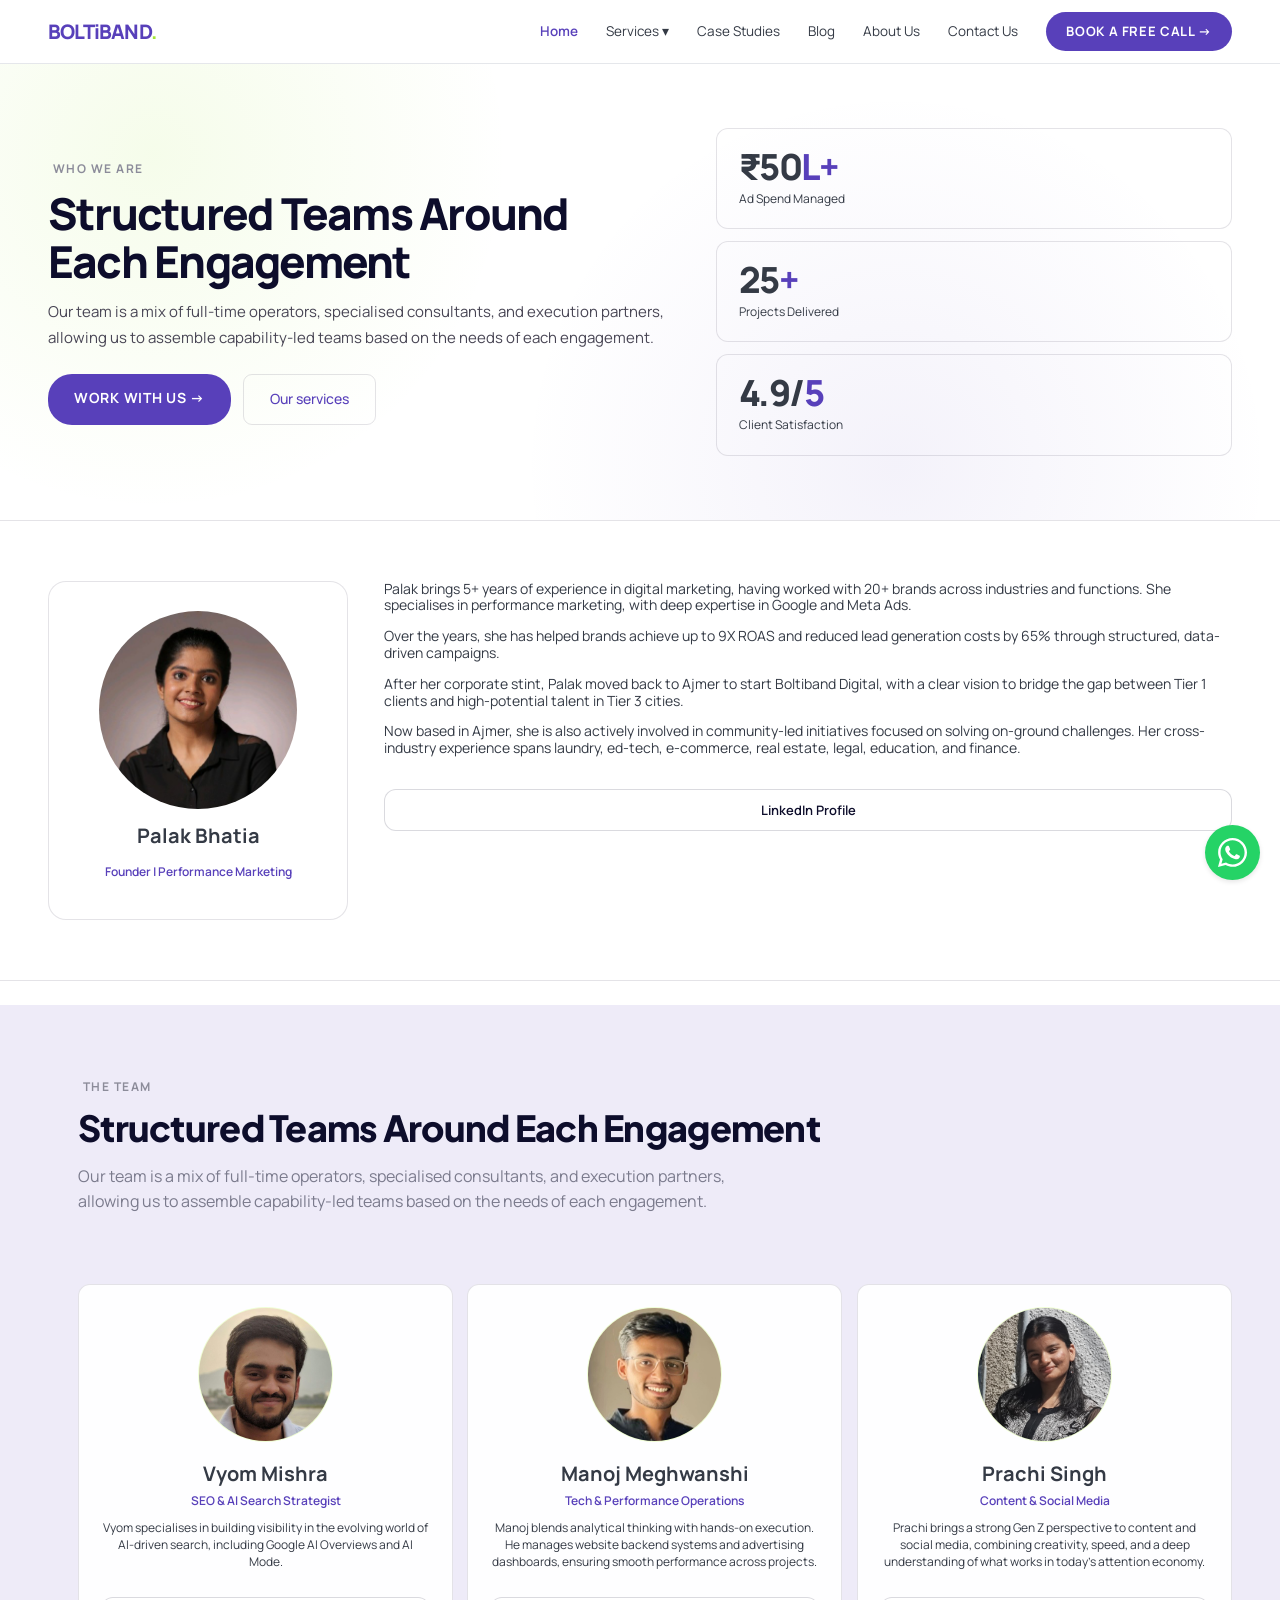
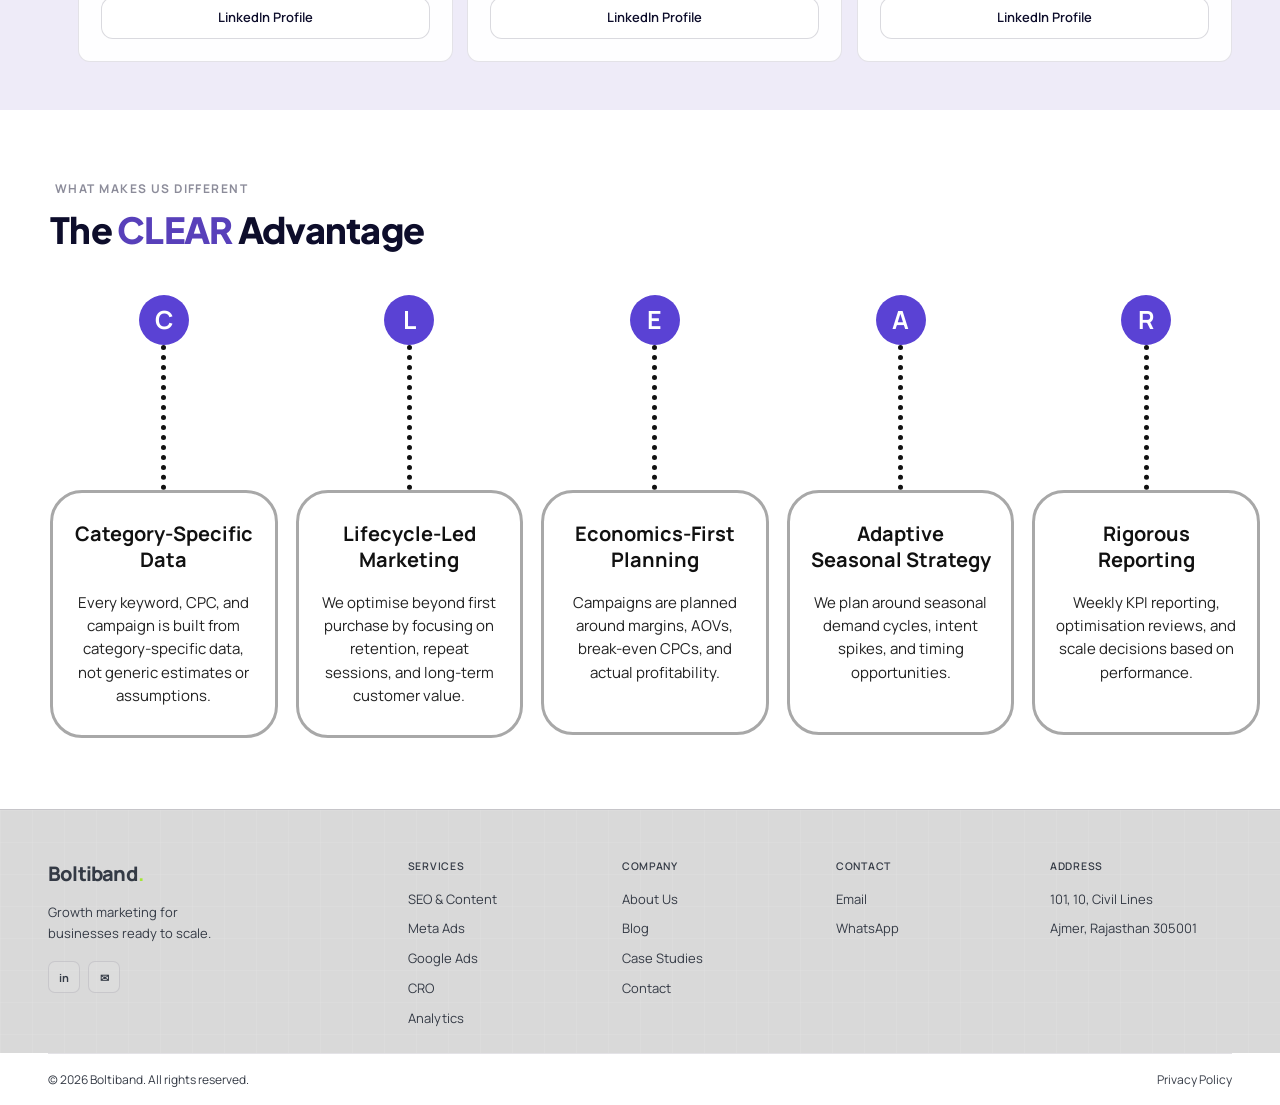
==== commit 7e99dd73: "blog update" ====
--- a/about.html
+++ b/about.html
@@ -12,6 +12,48 @@
     rel="stylesheet">
   <link rel="icon" href="favicon.svg" type="image/svg+xml">
   <link rel="stylesheet" href="styles.css">
+  <script type="application/ld+json">
+{
+  "@context": "https://schema.org",
+  "@type": "Organization",
+  "name": "Boltiband",
+  "legalName": "Boltiband Digital",
+  "url": "https://theboltiband.com",
+  "logo": "https://theboltiband.com/images/boltiband-logo.png",
+  "description": "Boltiband is a growth marketing agency helping businesses scale with Google Ads, Meta Ads, SEO, and Content Marketing. Based in Ajmer, serving clients across India.",
+  "foundingDate": "2024",
+  "founder": {
+    "@type": "Person",
+    "name": "Palak Bhatia",
+    "jobTitle": "Founder & Performance Marketing Lead",
+    "sameAs": "https://www.linkedin.com/in/palak-bhatia-623920193/"
+  },
+  "address": {
+    "@type": "PostalAddress",
+    "streetAddress": "101, 10, Civil Lines",
+    "addressLocality": "Ajmer",
+    "addressRegion": "Rajasthan",
+    "postalCode": "305001",
+    "addressCountry": "IN"
+  },
+  "contactPoint": {
+    "@type": "ContactPoint",
+    "contactType": "customer service",
+    "telephone": "+91-8764933188",
+    "email": "boltibanddigital@gmail.com",
+    "availableLanguage": ["English", "Hindi"],
+    "areaServed": "IN"
+  },
+  "sameAs": [
+    "https://www.linkedin.com/company/theboltiband/",
+    "https://wa.me/918764933188"
+  ],
+  "areaServed": {
+    "@type": "Country",
+    "name": "India"
+  }
+}
+</script>
 </head>
 
 <!-- Google tag (gtag.js) -->
@@ -57,6 +99,7 @@
         </div>
       </div>
       <a href="case-studies.html" class="nav-lnk" data-page="casestudies">Case Studies</a>
+      <a href="blog.html" class="nav-lnk" data-page="blog">Blog</a>
       <a href="about.html" class="nav-lnk active" data-page="about">About Us</a>
       <a href="contact.html" class="nav-lnk" data-page="contact">Contact Us</a>
       <a href="contact.html" class="nav-btn">Book a Free Call →</a>
@@ -75,6 +118,7 @@
     <a href="conversion-optimisation.html" class="mob-sub-lnk">↳ CRO</a>
     <a href="analytics-reporting.html" class="mob-sub-lnk">↳ Analytics</a>
     <a href="case-studies.html" class="mob-lnk">Case Studies</a>
+  <a href="blog.html" class="mob-lnk">Blog</a>
     <a href="about.html" class="mob-lnk">About Us</a>
     <a href="contact.html" class="mob-lnk">Contact Us</a>
     <a href="contact.html" class="mob-btn">Book a Free Call →</a>
@@ -265,6 +309,7 @@
       <h4>Company</h4>
       <ul>
         <li><a href="about.html">About Us</a></li>
+        <li><a href="blog.html">Blog</a></li>
         <li><a href="case-studies.html">Case Studies</a></li>
         <li><a href="contact.html">Contact</a></li>
       </ul>
@@ -340,4 +385,4 @@
   <script src="main.js"></script>
 </body>
 
-</html>+</html>
